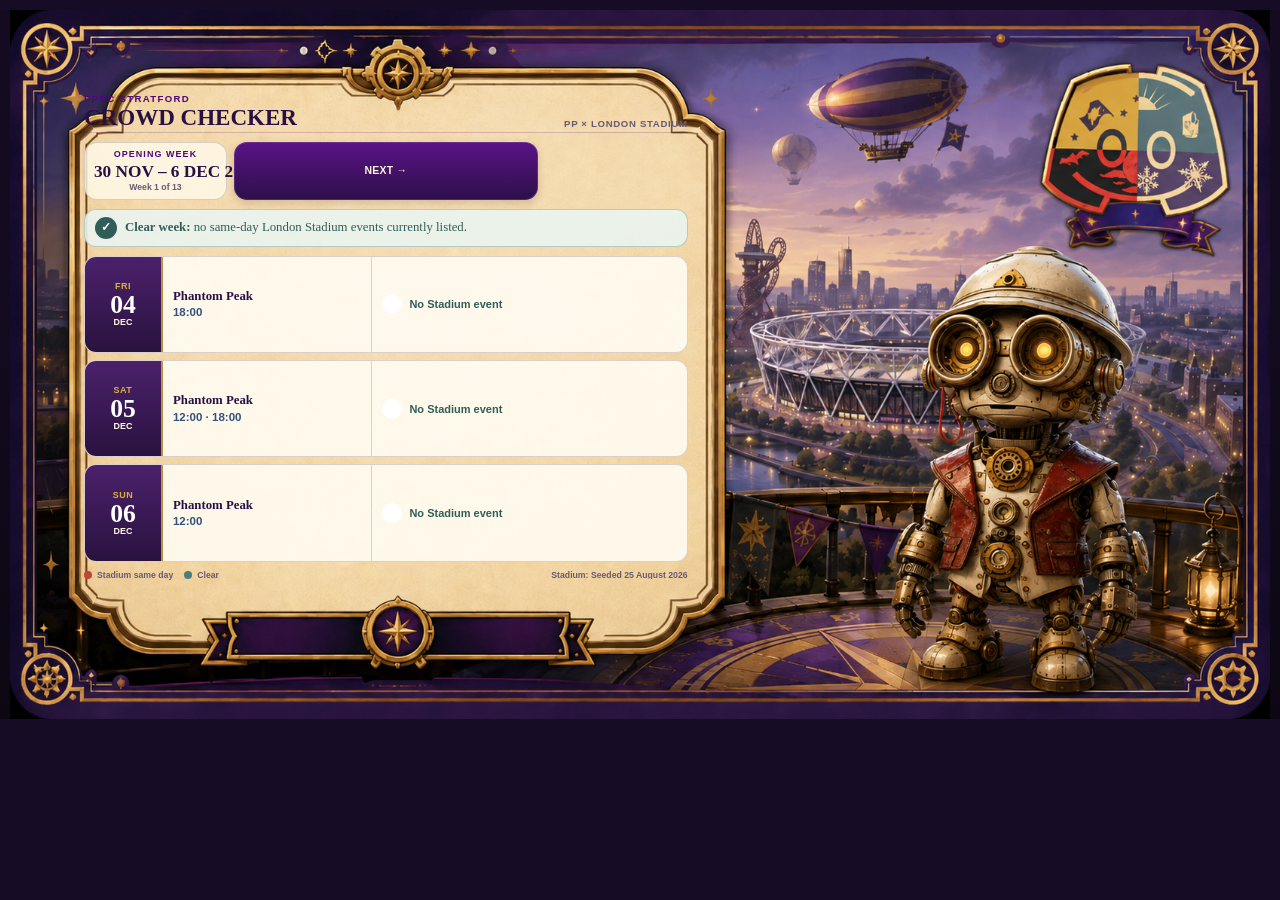
==== index.html @ b57b325f "Add files via upload" ====
<!doctype html>
<html lang="en-GB">
<head>
  <meta charset="utf-8">
  <meta name="viewport" content="width=device-width, initial-scale=1">
  <meta name="theme-color" content="#3f086f">
  <meta name="description" content="PPEC Stratford Crowd Checker: compare Phantom Peak performances with London Stadium events.">
  <title>PPEC Stratford Crowd Checker</title>
  <link rel="icon" type="image/png" href="assets/ppec-icon.png">
  <link rel="stylesheet" href="styles.css">
</head>
<body>
  <main class="frame-stage" aria-label="PPEC Stratford Crowd Checker">
    <section class="frame-panel">
      <div class="panel-page">
        <header class="panel-header">
          <div>
            <p class="eyebrow">PPEC STRATFORD</p>
            <h1>Crowd Checker</h1>
          </div>
          <div class="live-note">PP × London Stadium</div>
        </header>

        <section class="week-picker" aria-label="Week navigation">
          <button id="prevWeek" class="nav-button" type="button" aria-label="View previous week">← <span>Previous</span></button>
          <div class="week-heading" aria-live="polite">
            <div id="weekLabel" class="week-kicker">OPENING WEEK</div>
            <h2 id="weekRange">30 NOV – 6 DEC 2026</h2>
            <div id="weekCounter" class="week-counter">Week 1 of 13</div>
          </div>
          <button id="nextWeek" class="nav-button" type="button" aria-label="View next week"><span>Next</span> →</button>
        </section>

        <section id="summary" class="summary-card" aria-live="polite"></section>
        <section id="schedule" class="schedule-list" aria-label="Phantom Peak performances"></section>

        <footer class="panel-footer">
          <span><b class="legend-dot clash"></b> Stadium same day</span>
          <span><b class="legend-dot clear"></b> Clear</span>
          <span id="stadiumChecked" class="checked"></span>
        </footer>
      </div>
    </section>
  </main>

  <script src="schedule-data.js"></script>
  <script src="app.js"></script>
</body>
</html>
---- styles.css ----
:root {
  --ink: #261833;
  --muted: #685a73;
  --purple: #4d087d;
  --purple-dark: #291044;
  --gold: #d9b23d;
  --red: #be4437;
  --red-soft: rgba(255, 231, 210, .88);
  --teal: #4f7e79;
  --teal-soft: rgba(231, 243, 238, .88);
  --paper: rgba(255, 250, 235, .82);
  --paper-strong: rgba(255, 252, 242, .93);
  --line: rgba(54, 32, 68, .18);
}

* { box-sizing: border-box; }
html, body { min-height: 100%; }
html { background: #160c25; }
body {
  margin: 0;
  color: var(--ink);
  background: radial-gradient(circle at top, #39204f 0%, #160c25 58%, #0c0712 100%);
  font-family: Georgia, 'Times New Roman', serif;
}
button, a { font: inherit; }
button:focus-visible { outline: 3px solid #ffd66b; outline-offset: 2px; }

.frame-stage {
  position: relative;
  width: min(100vw - 20px, 1500px);
  aspect-ratio: 1672 / 941;
  margin: 10px auto;
  background: url('assets/frame-landscape.png') center / contain no-repeat;
}
.frame-panel {
  position: absolute;
  left: 4.55%;
  top: 9.55%;
  width: 50.55%;
  height: 73.1%;
  overflow: hidden;
}
.panel-page {
  height: 100%;
  display: grid;
  grid-template-rows: auto auto auto minmax(0, 1fr) auto;
  gap: clamp(6px, .7vw, 11px);
  padding: clamp(12px, 1.3vw, 20px);
  overflow: hidden;
}

.panel-header {
  display: flex;
  align-items: end;
  justify-content: space-between;
  gap: 12px;
  min-width: 0;
  padding-bottom: 3px;
  border-bottom: 1px solid rgba(77,8,125,.2);
}
.eyebrow {
  margin: 0 0 2px;
  color: var(--purple);
  font: 800 clamp(.55rem, .75vw, .72rem)/1 Arial, sans-serif;
  letter-spacing: .14em;
}
.panel-header h1 {
  margin: 0;
  color: var(--purple-dark);
  font-size: clamp(1.08rem, 1.8vw, 1.75rem);
  line-height: 1;
  text-transform: uppercase;
}
.live-note {
  flex: 0 0 auto;
  color: var(--muted);
  font: 800 clamp(.55rem, .75vw, .7rem)/1 Arial, sans-serif;
  text-transform: uppercase;
  letter-spacing: .07em;
  white-space: nowrap;
}

.week-picker {
  display: grid;
  grid-template-columns: minmax(88px, .8fr) minmax(0, 1.7fr) minmax(88px, .8fr);
  gap: 7px;
  min-width: 0;
}
.week-heading {
  min-width: 0;
  padding: 7px 9px;
  text-align: center;
  border: 1px solid var(--line);
  border-radius: 13px;
  background: var(--paper);
}
.week-kicker {
  color: var(--purple);
  font: 800 clamp(.52rem, .7vw, .66rem)/1 Arial, sans-serif;
  letter-spacing: .12em;
  text-transform: uppercase;
}
.week-heading h2 {
  margin: 4px 0 2px;
  color: var(--purple-dark);
  font-size: clamp(.9rem, 1.35vw, 1.25rem);
  line-height: 1.05;
  white-space: nowrap;
}
.week-counter {
  color: var(--muted);
  font: 700 clamp(.5rem, .68vw, .63rem)/1 Arial, sans-serif;
}
.nav-button {
  min-width: 0;
  border: 0;
  border-radius: 13px;
  padding: 6px 9px;
  cursor: pointer;
  color: #fff6dc;
  background: linear-gradient(180deg, #5a1388, #2d0f48);
  box-shadow: inset 0 0 0 1px rgba(255,255,255,.12), 0 3px 8px rgba(35,12,50,.16);
  font: 800 clamp(.58rem, .82vw, .76rem)/1.05 Arial, sans-serif;
  text-transform: uppercase;
  letter-spacing: .02em;
}
.nav-button[hidden] { visibility: hidden; pointer-events: none; }

.summary-card {
  display: flex;
  align-items: center;
  gap: 8px;
  min-width: 0;
  padding: 7px 10px;
  border: 1px solid var(--line);
  border-radius: 12px;
  background: var(--paper-strong);
  font-size: clamp(.72rem, 1vw, .91rem);
  line-height: 1.2;
}
.summary-card.busy { background: rgba(255, 238, 221, .92); border-color: rgba(190,68,55,.35); color: #8e3026; }
.summary-card.clear { background: rgba(234, 244, 240, .9); border-color: rgba(79,126,121,.35); color: #315d59; }
.summary-card.neutral { color: var(--muted); }
.summary-icon {
  display: grid;
  place-items: center;
  flex: 0 0 auto;
  width: 22px;
  height: 22px;
  border-radius: 50%;
  color: white;
  background: currentColor;
  font: 900 .78rem/1 Arial, sans-serif;
}
.summary-icon::first-letter { color: white; }
.summary-card .summary-icon { color: inherit; background: currentColor; }
.summary-card .summary-icon { -webkit-text-fill-color: white; }

.schedule-list {
  min-height: 0;
  display: grid;
  gap: clamp(5px, .55vw, 8px);
  align-content: stretch;
  overflow: hidden;
}
.schedule-list[data-count="1"] { grid-template-rows: 1fr; }
.schedule-list[data-count="2"] { grid-template-rows: repeat(2, 1fr); }
.schedule-list[data-count="3"] { grid-template-rows: repeat(3, 1fr); }
.schedule-list[data-count="4"] { grid-template-rows: repeat(4, 1fr); }
.schedule-list[data-count="5"] { grid-template-rows: repeat(5, 1fr); }
.schedule-list[data-count="6"] { grid-template-rows: repeat(6, 1fr); }

.day-row {
  min-width: 0;
  min-height: 0;
  display: grid;
  grid-template-columns: clamp(58px, 8.5vw, 78px) minmax(105px, .9fr) minmax(0, 1.35fr);
  align-items: stretch;
  overflow: hidden;
  border: 1px solid var(--line);
  border-radius: 12px;
  background: rgba(255, 252, 242, .9);
}
.day-row.has-clash {
  border-color: rgba(190,68,55,.48);
  background: rgba(255, 247, 235, .94);
}
.day-row.needs-review { border-style: dashed; }
.date-chip {
  display: flex;
  flex-direction: column;
  align-items: center;
  justify-content: center;
  min-width: 0;
  padding: 4px;
  color: #fff7df;
  background: linear-gradient(180deg, #4b216b, #29123f);
  border-right: 2px solid rgba(217,178,61,.8);
  text-align: center;
  font: 800 clamp(.5rem, .7vw, .64rem)/1 Arial, sans-serif;
  text-transform: uppercase;
}
.day-row.has-clash .date-chip {
  background: linear-gradient(180deg, #312839, #1c1722);
  border-right-color: rgba(190,68,55,.85);
}
.date-chip strong {
  margin: 2px 0;
  color: white;
  font: 700 clamp(1.2rem, 2vw, 1.75rem)/.9 Georgia, serif;
}
.date-weekday { color: var(--gold); letter-spacing: .06em; }

.pp-slot,
.stadium-slot {
  min-width: 0;
  display: flex;
  flex-direction: column;
  justify-content: center;
  padding: clamp(5px, .65vw, 8px) clamp(7px, .8vw, 10px);
}
.pp-slot { border-right: 1px solid var(--line); }
.pp-name {
  color: var(--purple-dark);
  font-weight: 700;
  font-size: clamp(.72rem, 1vw, .9rem);
  line-height: 1.05;
}
.pp-time {
  margin-top: 3px;
  color: #34517d;
  font: 900 clamp(.66rem, .9vw, .82rem)/1.1 Arial, sans-serif;
  white-space: normal;
}
.pp-note {
  margin-top: 2px;
  color: var(--muted);
  font-size: clamp(.53rem, .72vw, .66rem);
  line-height: 1.05;
  overflow: hidden;
  text-overflow: ellipsis;
  white-space: nowrap;
}
.review-mark {
  display: inline-grid;
  place-items: center;
  width: 16px;
  height: 16px;
  margin-left: 3px;
  border-radius: 50%;
  background: #b56b27;
  color: white;
  font: 900 .65rem/1 Arial, sans-serif;
  vertical-align: middle;
}
.stadium-clear,
.stadium-clash {
  min-width: 0;
  display: flex;
  align-items: center;
  gap: 7px;
}
.stadium-clear {
  color: #315d59;
  font: 800 clamp(.62rem, .86vw, .78rem)/1.1 Arial, sans-serif;
}
.stadium-clashes {
  min-width: 0;
  display: flex;
  flex-direction: column;
  justify-content: center;
  gap: 3px;
}
.stadium-clash { color: #8e3026; }
.state-icon {
  display: grid;
  place-items: center;
  flex: 0 0 auto;
  width: 20px;
  height: 20px;
  border-radius: 50%;
  background: currentColor;
  color: white;
  font: 900 .7rem/1 Arial, sans-serif;
  -webkit-text-fill-color: white;
}
.stadium-copy {
  min-width: 0;
  display: grid;
  grid-template-columns: minmax(0, 1fr) auto;
  gap: 5px;
  align-items: baseline;
  font-family: Arial, sans-serif;
  line-height: 1.08;
}
.stadium-copy strong {
  min-width: 0;
  font-size: clamp(.62rem, .88vw, .8rem);
  overflow: hidden;
  display: -webkit-box;
  -webkit-line-clamp: 2;
  -webkit-box-orient: vertical;
}
.stadium-copy span {
  color: #71342d;
  font-size: clamp(.58rem, .8vw, .72rem);
  font-weight: 800;
  white-space: nowrap;
}

.empty-week {
  display: grid;
  place-items: center;
  height: 100%;
  border: 1px dashed rgba(77,8,125,.3);
  border-radius: 13px;
  color: var(--muted);
  background: rgba(255, 252, 242, .75);
  text-align: center;
  font-size: .88rem;
}

.panel-footer {
  display: flex;
  align-items: center;
  flex-wrap: wrap;
  gap: 5px 11px;
  min-width: 0;
  color: var(--muted);
  font: 700 clamp(.5rem, .68vw, .63rem)/1 Arial, sans-serif;
}
.panel-footer span { display: inline-flex; align-items: center; gap: 5px; }
.legend-dot { width: 8px; height: 8px; border-radius: 50%; }
.legend-dot.clash { background: var(--red); }
.legend-dot.clear { background: var(--teal); }
.checked {
  margin-left: auto;
  max-width: 45%;
  overflow: hidden;
  text-overflow: ellipsis;
  white-space: nowrap;
}

/* The busiest seeded week contains six PP dates. Compress only that page. */
.schedule-list[data-count="6"] { gap: 4px; }
.schedule-list[data-count="6"] .day-row { border-radius: 9px; }
.schedule-list[data-count="6"] .pp-slot,
.schedule-list[data-count="6"] .stadium-slot { padding-top: 3px; padding-bottom: 3px; }
.schedule-list[data-count="6"] .date-chip strong { font-size: clamp(1rem, 1.55vw, 1.35rem); }
.schedule-list[data-count="6"] .pp-name,
.schedule-list[data-count="6"] .pp-time,
.schedule-list[data-count="6"] .stadium-copy strong { font-size: clamp(.58rem, .78vw, .7rem); }
.schedule-list[data-count="6"] .pp-note,
.schedule-list[data-count="6"] .stadium-copy span,
.schedule-list[data-count="6"] .stadium-clear { font-size: clamp(.5rem, .66vw, .6rem); }
.schedule-list[data-count="6"] .state-icon { width: 17px; height: 17px; }

@media (max-width: 760px) {
  .frame-stage {
    width: min(100vw - 10px, 760px);
    aspect-ratio: 941 / 1672;
    margin: 5px auto;
    background-image: url('assets/frame-portrait.png');
  }
  .frame-panel {
    left: 13.9%;
    top: 10.25%;
    width: 72.2%;
    height: 64.1%;
  }
  .panel-page {
    gap: 5px;
    padding: clamp(9px, 3vw, 14px) clamp(9px, 3vw, 13px);
  }
  .panel-header h1 { font-size: clamp(1rem, 4.8vw, 1.3rem); }
  .eyebrow { font-size: clamp(.48rem, 2vw, .58rem); }
  .live-note { display: none; }
  .week-picker {
    grid-template-columns: 52px minmax(0, 1fr) 52px;
    gap: 5px;
  }
  .nav-button {
    padding: 5px 4px;
    border-radius: 10px;
    font-size: .9rem;
  }
  .nav-button span { display: none; }
  .week-heading { padding: 5px 6px; border-radius: 10px; }
  .week-heading h2 { font-size: clamp(.78rem, 3.4vw, 1rem); }
  .week-kicker { font-size: clamp(.46rem, 1.9vw, .56rem); }
  .week-counter { font-size: clamp(.44rem, 1.8vw, .54rem); }
  .summary-card {
    padding: 5px 7px;
    gap: 6px;
    border-radius: 9px;
    font-size: clamp(.62rem, 2.7vw, .76rem);
    line-height: 1.12;
  }
  .summary-icon { width: 18px; height: 18px; font-size: .64rem; }
  .schedule-list { gap: 4px; }
  .day-row {
    grid-template-columns: 44px minmax(82px, .82fr) minmax(0, 1.4fr);
    border-radius: 9px;
  }
  .date-chip { padding: 2px 2px; border-right-width: 1px; }
  .date-chip strong { font-size: clamp(.94rem, 4vw, 1.18rem); }
  .date-chip, .date-weekday { font-size: clamp(.43rem, 1.75vw, .53rem); }
  .pp-slot, .stadium-slot { padding: 3px 5px; }
  .pp-name { font-size: clamp(.56rem, 2.25vw, .68rem); }
  .pp-time { margin-top: 1px; font-size: clamp(.53rem, 2.1vw, .64rem); }
  .pp-note { display: none; }
  .review-mark { width: 13px; height: 13px; font-size: .52rem; }
  .stadium-clear { gap: 4px; font-size: clamp(.5rem, 2vw, .61rem); }
  .stadium-clash { gap: 4px; }
  .state-icon { width: 15px; height: 15px; font-size: .52rem; }
  .stadium-copy {
    grid-template-columns: 1fr;
    gap: 1px;
    line-height: 1.02;
  }
  .stadium-copy strong {
    font-size: clamp(.5rem, 2vw, .61rem);
    -webkit-line-clamp: 2;
  }
  .stadium-copy span {
    font-size: clamp(.46rem, 1.8vw, .56rem);
  }
  .panel-footer {
    gap: 4px 7px;
    font-size: clamp(.43rem, 1.7vw, .52rem);
  }
  .checked { max-width: 46%; }

  .schedule-list[data-count="6"] { gap: 3px; }
  .schedule-list[data-count="6"] .day-row { grid-template-columns: 39px minmax(72px, .8fr) minmax(0, 1.5fr); }
  .schedule-list[data-count="6"] .date-chip strong { font-size: clamp(.8rem, 3.3vw, 1rem); }
  .schedule-list[data-count="6"] .pp-name,
  .schedule-list[data-count="6"] .pp-time,
  .schedule-list[data-count="6"] .stadium-copy strong { font-size: clamp(.46rem, 1.8vw, .55rem); }
  .schedule-list[data-count="6"] .stadium-copy span,
  .schedule-list[data-count="6"] .stadium-clear { font-size: clamp(.42rem, 1.6vw, .5rem); }
  .schedule-list[data-count="6"] .state-icon { width: 13px; height: 13px; }
}

@media (max-width: 380px) {
  .frame-panel { left: 13.7%; width: 72.6%; }
  .panel-page { padding: 8px; gap: 4px; }
  .panel-footer .checked { display: none; }
}

@media (prefers-reduced-motion: reduce) {
  *, *::before, *::after { transition: none !important; }
}
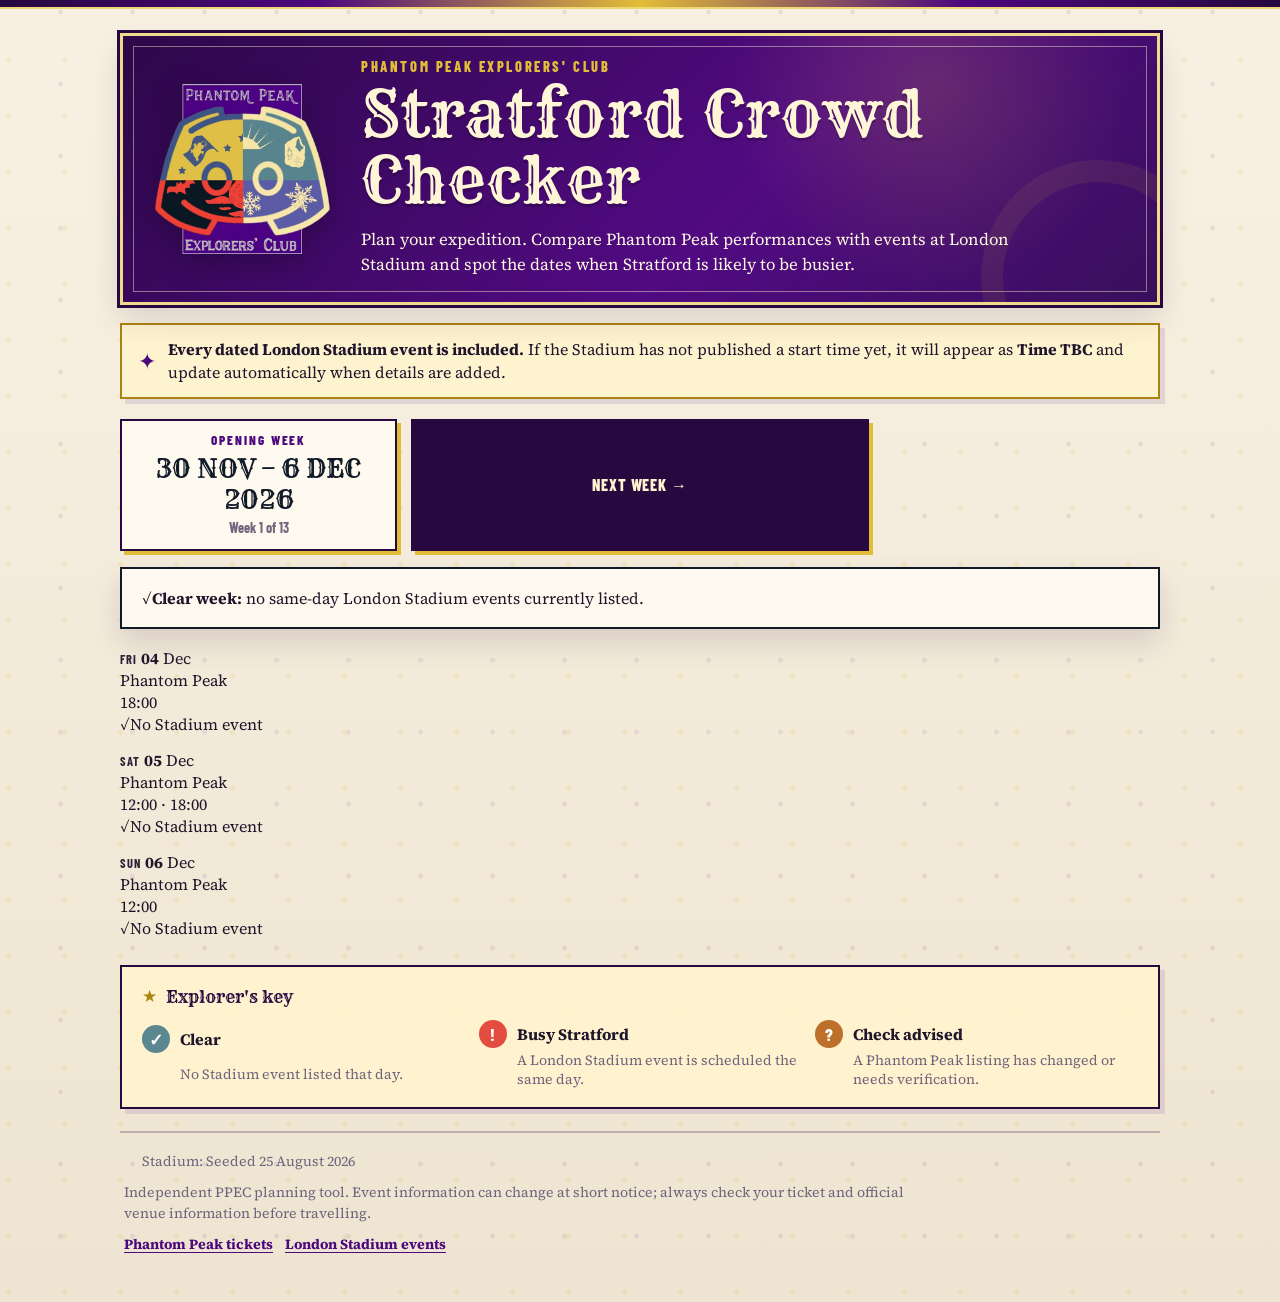
==== commit bd47cd8e: "Add files via upload" ====
--- a/index.html
+++ b/index.html
@@ -3,44 +3,69 @@
 <head>
   <meta charset="utf-8">
   <meta name="viewport" content="width=device-width, initial-scale=1">
-  <meta name="theme-color" content="#3f086f">
+  <meta name="theme-color" content="#4d087d">
   <meta name="description" content="PPEC Stratford Crowd Checker: compare Phantom Peak performances with London Stadium events.">
   <title>PPEC Stratford Crowd Checker</title>
   <link rel="icon" type="image/png" href="assets/ppec-icon.png">
+  <link rel="preconnect" href="https://fonts.googleapis.com">
+  <link rel="preconnect" href="https://fonts.gstatic.com" crossorigin>
+  <link href="https://fonts.googleapis.com/css2?family=Barlow+Condensed:wght@600;700;800&family=Rye&family=Source+Serif+4:opsz,wght@8..60,400;8..60,600;8..60,700&display=swap" rel="stylesheet">
   <link rel="stylesheet" href="styles.css">
 </head>
 <body>
-  <main class="frame-stage" aria-label="PPEC Stratford Crowd Checker">
-    <section class="frame-panel">
-      <div class="panel-page">
-        <header class="panel-header">
-          <div>
-            <p class="eyebrow">PPEC STRATFORD</p>
-            <h1>Crowd Checker</h1>
-          </div>
-          <div class="live-note">PP × London Stadium</div>
-        </header>
+  <div class="site-topline" aria-hidden="true"></div>
 
-        <section class="week-picker" aria-label="Week navigation">
-          <button id="prevWeek" class="nav-button" type="button" aria-label="View previous week">← <span>Previous</span></button>
-          <div class="week-heading" aria-live="polite">
-            <div id="weekLabel" class="week-kicker">OPENING WEEK</div>
-            <h2 id="weekRange">30 NOV – 6 DEC 2026</h2>
-            <div id="weekCounter" class="week-counter">Week 1 of 13</div>
-          </div>
-          <button id="nextWeek" class="nav-button" type="button" aria-label="View next week"><span>Next</span> →</button>
-        </section>
+  <main class="page-shell">
+    <header class="hero">
+      <img class="hero-logo" src="assets/ppec-logo.webp" alt="Phantom Peak Explorers' Club">
+      <div class="hero-copy">
+        <p class="eyebrow">PHANTOM PEAK EXPLORERS' CLUB</p>
+        <h1>Stratford Crowd Checker</h1>
+        <p class="intro">Plan your expedition. Compare Phantom Peak performances with events at London Stadium and spot the dates when Stratford is likely to be busier.</p>
+      </div>
+    </header>
 
-        <section id="summary" class="summary-card" aria-live="polite"></section>
-        <section id="schedule" class="schedule-list" aria-label="Phantom Peak performances"></section>
+    <section class="notice-strip" aria-label="How to use this checker">
+      <span class="notice-symbol" aria-hidden="true">✦</span>
+      <p><strong>Every dated London Stadium event is included.</strong> If the Stadium has not published a start time yet, it will appear as <strong>Time TBC</strong> and update automatically when details are added.</p>
+    </section>
 
-        <footer class="panel-footer">
-          <span><b class="legend-dot clash"></b> Stadium same day</span>
-          <span><b class="legend-dot clear"></b> Clear</span>
-          <span id="stadiumChecked" class="checked"></span>
-        </footer>
+    <section class="week-picker" aria-label="Week navigation">
+      <button id="prevWeek" class="nav-button" type="button" aria-label="View previous week">← Previous week</button>
+      <div class="week-heading" aria-live="polite">
+        <div id="weekLabel" class="week-kicker">OPENING WEEK</div>
+        <h2 id="weekRange">30 NOV – 6 DEC 2026</h2>
+        <div id="weekCounter" class="week-counter">Week 1 of 13</div>
+      </div>
+      <button id="nextWeek" class="nav-button" type="button" aria-label="View next week">Next week →</button>
+    </section>
+
+    <section id="summary" class="summary-card" aria-live="polite"></section>
+    <section id="schedule" class="schedule-list" aria-label="Phantom Peak performances"></section>
+
+    <section class="key-panel" aria-label="Key">
+      <div class="key-title-wrap">
+        <span class="key-star" aria-hidden="true">★</span>
+        <h2>Explorer's key</h2>
+      </div>
+      <div class="key-grid">
+        <div><span class="key-mark safe">✓</span><strong>Clear</strong><span>No Stadium event listed that day.</span></div>
+        <div><span class="key-mark clash">!</span><strong>Busy Stratford</strong><span>A London Stadium event is scheduled the same day.</span></div>
+        <div><span class="key-mark review">?</span><strong>Check advised</strong><span>A Phantom Peak listing has changed or needs verification.</span></div>
       </div>
     </section>
+
+    <footer class="footer">
+      <div class="footer-status">
+        <p id="ppChecked"></p>
+        <p id="stadiumChecked"></p>
+      </div>
+      <p class="fine-print">Independent PPEC planning tool. Event information can change at short notice; always check your ticket and official venue information before travelling.</p>
+      <div class="source-links">
+        <a href="https://www.phantompeak.com/tickets/?flow=lyTxE9UF" target="_blank" rel="noopener noreferrer">Phantom Peak tickets</a>
+        <a href="https://www.london-stadium.com/events/all.html" target="_blank" rel="noopener noreferrer">London Stadium events</a>
+      </div>
+    </footer>
   </main>
 
   <script src="schedule-data.js"></script>
--- a/styles.css
+++ b/styles.css
@@ -1,453 +1,415 @@
 :root {
-  --ink: #261833;
-  --muted: #685a73;
-  --purple: #4d087d;
-  --purple-dark: #291044;
-  --gold: #d9b23d;
-  --red: #be4437;
-  --red-soft: rgba(255, 231, 210, .88);
-  --teal: #4f7e79;
-  --teal-soft: rgba(231, 243, 238, .88);
-  --paper: rgba(255, 250, 235, .82);
-  --paper-strong: rgba(255, 252, 242, .93);
-  --line: rgba(54, 32, 68, .18);
+  --ink: #20162b;
+  --muted: #70637c;
+  --cream: #fff4cf;
+  --cream-soft: #fffaf0;
+  --cream-deep: #efd98c;
+  --purple: #4c087d;
+  --purple-2: #6d1a99;
+  --purple-dark: #27083f;
+  --gold: #e1bd38;
+  --gold-deep: #aa8410;
+  --blue: #3e6093;
+  --teal: #5b8790;
+  --red: #e34d3f;
+  --night: #111b28;
+  --line: rgba(39, 8, 63, .2);
+  --shadow: 0 14px 30px rgba(36, 10, 51, .13);
 }
 
 * { box-sizing: border-box; }
-html, body { min-height: 100%; }
-html { background: #160c25; }
+html { min-height: 100%; background: #efe7d7; }
 body {
   margin: 0;
+  min-height: 100%;
   color: var(--ink);
-  background: radial-gradient(circle at top, #39204f 0%, #160c25 58%, #0c0712 100%);
-  font-family: Georgia, 'Times New Roman', serif;
-}
+  font-family: 'Source Serif 4', Georgia, serif;
+  background:
+    radial-gradient(circle at 15% 8%, rgba(225,189,56,.16) 0 2px, transparent 3px),
+    radial-gradient(circle at 84% 17%, rgba(76,8,125,.08) 0 2px, transparent 3px),
+    linear-gradient(180deg, #f8f1e3 0%, #eee4d1 100%);
+  background-size: 56px 56px, 72px 72px, auto;
+}
+
 button, a { font: inherit; }
-button:focus-visible { outline: 3px solid #ffd66b; outline-offset: 2px; }
-
-.frame-stage {
+button:focus-visible, a:focus-visible { outline: 3px solid var(--red); outline-offset: 3px; }
+
+.site-topline {
+  height: 9px;
+  background: linear-gradient(90deg, var(--purple-dark), var(--purple), var(--gold), var(--purple), var(--purple-dark));
+  border-bottom: 2px solid #f0d774;
+}
+
+.page-shell {
+  width: min(1040px, calc(100% - 28px));
+  margin: 0 auto;
+  padding: 24px 0 46px;
+}
+
+.hero {
   position: relative;
-  width: min(100vw - 20px, 1500px);
-  aspect-ratio: 1672 / 941;
-  margin: 10px auto;
-  background: url('assets/frame-landscape.png') center / contain no-repeat;
-}
-.frame-panel {
+  overflow: hidden;
+  display: grid;
+  grid-template-columns: 180px minmax(0, 1fr);
+  gap: 28px;
+  align-items: center;
+  padding: 24px 30px;
+  color: var(--cream);
+  background:
+    radial-gradient(circle at 78% 20%, rgba(225,189,56,.17), transparent 24%),
+    linear-gradient(135deg, #2d0849 0%, #510a82 60%, #39105c 100%);
+  border: 3px solid var(--cream-deep);
+  outline: 3px solid var(--purple-dark);
+  box-shadow: var(--shadow);
+}
+.hero::before,
+.hero::after {
+  content: '';
   position: absolute;
-  left: 4.55%;
-  top: 9.55%;
-  width: 50.55%;
-  height: 73.1%;
-  overflow: hidden;
-}
-.panel-page {
-  height: 100%;
-  display: grid;
-  grid-template-rows: auto auto auto minmax(0, 1fr) auto;
-  gap: clamp(6px, .7vw, 11px);
-  padding: clamp(12px, 1.3vw, 20px);
-  overflow: hidden;
-}
-
-.panel-header {
+  pointer-events: none;
+}
+.hero::before {
+  inset: 10px;
+  border: 1px solid rgba(255,244,207,.45);
+}
+.hero::after {
+  width: 190px;
+  height: 190px;
+  right: -58px;
+  bottom: -92px;
+  border: 22px solid rgba(225,189,56,.08);
+  border-radius: 50%;
+}
+.hero-logo {
+  position: relative;
+  z-index: 1;
+  display: block;
+  width: 100%;
+  max-height: 170px;
+  object-fit: contain;
+  filter: drop-shadow(0 8px 14px rgba(0,0,0,.25));
+}
+.hero-copy { position: relative; z-index: 1; min-width: 0; }
+.eyebrow {
+  margin: 0 0 8px;
+  color: var(--gold);
+  font-family: 'Barlow Condensed', Arial, sans-serif;
+  font-weight: 800;
+  font-size: .9rem;
+  line-height: 1;
+  letter-spacing: .18em;
+  text-transform: uppercase;
+}
+.hero h1 {
+  margin: 0;
+  color: #fff6d8;
+  font-family: 'Rye', Georgia, serif;
+  font-weight: 400;
+  font-size: clamp(2rem, 5vw, 4rem);
+  line-height: 1.03;
+  letter-spacing: .015em;
+  text-shadow: 0 3px 0 rgba(0,0,0,.2);
+}
+.intro {
+  max-width: 700px;
+  margin: 14px 0 0;
+  color: #fff8e4;
+  font-size: 1.05rem;
+  line-height: 1.48;
+}
+
+.notice-strip {
   display: flex;
-  align-items: end;
-  justify-content: space-between;
   gap: 12px;
-  min-width: 0;
-  padding-bottom: 3px;
-  border-bottom: 1px solid rgba(77,8,125,.2);
-}
-.eyebrow {
-  margin: 0 0 2px;
-  color: var(--purple);
-  font: 800 clamp(.55rem, .75vw, .72rem)/1 Arial, sans-serif;
-  letter-spacing: .14em;
-}
-.panel-header h1 {
-  margin: 0;
-  color: var(--purple-dark);
-  font-size: clamp(1.08rem, 1.8vw, 1.75rem);
-  line-height: 1;
-  text-transform: uppercase;
-}
-.live-note {
-  flex: 0 0 auto;
-  color: var(--muted);
-  font: 800 clamp(.55rem, .75vw, .7rem)/1 Arial, sans-serif;
-  text-transform: uppercase;
-  letter-spacing: .07em;
-  white-space: nowrap;
-}
+  align-items: center;
+  margin: 18px 0 20px;
+  padding: 13px 16px;
+  border: 2px solid var(--gold-deep);
+  background: rgba(255,244,207,.92);
+  box-shadow: 5px 5px 0 rgba(76,8,125,.11);
+}
+.notice-strip p { margin: 0; line-height: 1.45; }
+.notice-symbol { color: var(--purple); font-size: 1.4rem; flex: 0 0 auto; }
 
 .week-picker {
   display: grid;
-  grid-template-columns: minmax(88px, .8fr) minmax(0, 1.7fr) minmax(88px, .8fr);
-  gap: 7px;
-  min-width: 0;
+  grid-template-columns: minmax(145px, 1fr) minmax(280px, 1.65fr) minmax(145px, 1fr);
+  gap: 14px;
+  align-items: stretch;
+  margin: 20px 0 14px;
 }
 .week-heading {
-  min-width: 0;
-  padding: 7px 9px;
-  text-align: center;
-  border: 1px solid var(--line);
-  border-radius: 13px;
-  background: var(--paper);
-}
-.week-kicker {
-  color: var(--purple);
-  font: 800 clamp(.52rem, .7vw, .66rem)/1 Arial, sans-serif;
-  letter-spacing: .12em;
-  text-transform: uppercase;
-}
-.week-heading h2 {
-  margin: 4px 0 2px;
-  color: var(--purple-dark);
-  font-size: clamp(.9rem, 1.35vw, 1.25rem);
-  line-height: 1.05;
-  white-space: nowrap;
-}
-.week-counter {
-  color: var(--muted);
-  font: 700 clamp(.5rem, .68vw, .63rem)/1 Arial, sans-serif;
-}
-.nav-button {
-  min-width: 0;
-  border: 0;
-  border-radius: 13px;
-  padding: 6px 9px;
-  cursor: pointer;
-  color: #fff6dc;
-  background: linear-gradient(180deg, #5a1388, #2d0f48);
-  box-shadow: inset 0 0 0 1px rgba(255,255,255,.12), 0 3px 8px rgba(35,12,50,.16);
-  font: 800 clamp(.58rem, .82vw, .76rem)/1.05 Arial, sans-serif;
-  text-transform: uppercase;
-  letter-spacing: .02em;
-}
-.nav-button[hidden] { visibility: hidden; pointer-events: none; }
-
-.summary-card {
-  display: flex;
-  align-items: center;
-  gap: 8px;
-  min-width: 0;
-  padding: 7px 10px;
-  border: 1px solid var(--line);
-  border-radius: 12px;
-  background: var(--paper-strong);
-  font-size: clamp(.72rem, 1vw, .91rem);
-  line-height: 1.2;
-}
-.summary-card.busy { background: rgba(255, 238, 221, .92); border-color: rgba(190,68,55,.35); color: #8e3026; }
-.summary-card.clear { background: rgba(234, 244, 240, .9); border-color: rgba(79,126,121,.35); color: #315d59; }
-.summary-card.neutral { color: var(--muted); }
-.summary-icon {
-  display: grid;
-  place-items: center;
-  flex: 0 0 auto;
-  width: 22px;
-  height: 22px;
-  border-radius: 50%;
-  color: white;
-  background: currentColor;
-  font: 900 .78rem/1 Arial, sans-serif;
-}
-.summary-icon::first-letter { color: white; }
-.summary-card .summary-icon { color: inherit; background: currentColor; }
-.summary-card .summary-icon { -webkit-text-fill-color: white; }
-
-.schedule-list {
-  min-height: 0;
-  display: grid;
-  gap: clamp(5px, .55vw, 8px);
-  align-content: stretch;
-  overflow: hidden;
-}
-.schedule-list[data-count="1"] { grid-template-rows: 1fr; }
-.schedule-list[data-count="2"] { grid-template-rows: repeat(2, 1fr); }
-.schedule-list[data-count="3"] { grid-template-rows: repeat(3, 1fr); }
-.schedule-list[data-count="4"] { grid-template-rows: repeat(4, 1fr); }
-.schedule-list[data-count="5"] { grid-template-rows: repeat(5, 1fr); }
-.schedule-list[data-count="6"] { grid-template-rows: repeat(6, 1fr); }
-
-.day-row {
-  min-width: 0;
-  min-height: 0;
-  display: grid;
-  grid-template-columns: clamp(58px, 8.5vw, 78px) minmax(105px, .9fr) minmax(0, 1.35fr);
-  align-items: stretch;
-  overflow: hidden;
-  border: 1px solid var(--line);
-  border-radius: 12px;
-  background: rgba(255, 252, 242, .9);
-}
-.day-row.has-clash {
-  border-color: rgba(190,68,55,.48);
-  background: rgba(255, 247, 235, .94);
-}
-.day-row.needs-review { border-style: dashed; }
-.date-chip {
   display: flex;
   flex-direction: column;
   align-items: center;
   justify-content: center;
+  text-align: center;
+  padding: 13px 18px;
+  background: var(--cream-soft);
+  border: 2px solid var(--purple-dark);
+  box-shadow: 4px 4px 0 var(--gold);
+}
+.week-kicker {
+  color: var(--purple);
+  font-family: 'Barlow Condensed', Arial, sans-serif;
+  font-size: .82rem;
+  font-weight: 800;
+  line-height: 1;
+  letter-spacing: .15em;
+  text-transform: uppercase;
+}
+.week-heading h2 {
+  margin: 7px 0 4px;
+  color: var(--night);
+  font-family: 'Rye', Georgia, serif;
+  font-weight: 400;
+  font-size: clamp(1.15rem, 3vw, 1.65rem);
+  line-height: 1.15;
+}
+.week-counter {
+  color: var(--muted);
+  font-family: 'Barlow Condensed', Arial, sans-serif;
+  font-size: .88rem;
+  font-weight: 700;
+}
+.nav-button {
+  min-height: 64px;
+  border: 2px solid var(--purple-dark);
+  background: var(--purple-dark);
+  color: var(--cream);
+  padding: 13px 18px;
+  cursor: pointer;
+  font-family: 'Barlow Condensed', Arial, sans-serif;
+  font-size: 1rem;
+  font-weight: 800;
+  line-height: 1.15;
+  text-transform: uppercase;
+  letter-spacing: .055em;
+  box-shadow: 4px 4px 0 var(--gold);
+  transition: transform .12s ease, box-shadow .12s ease, background .12s ease;
+}
+.nav-button:hover { transform: translate(-1px,-1px); box-shadow: 6px 6px 0 var(--gold); background: var(--purple); }
+.nav-button[hidden] { display: none; }
+
+.summary-card {
+  margin: 16px 0 18px;
+  padding: 18px 20px;
+  border: 2px solid var(--night);
+  background: rgba(255,250,240,.96);
+  box-shadow: var(--shadow);
+}
+.summary-card.safe { border-left: 12px solid var(--teal); }
+.summary-card.clash { border-left: 12px solid var(--red); background: #fff0df; }
+.summary-card.empty { border-left: 12px solid var(--blue); }
+.summary-main { display: flex; gap: 11px; align-items: center; font-size: 1.12rem; font-weight: 700; }
+.summary-dot { width: 13px; height: 13px; border-radius: 50%; background: currentColor; flex: 0 0 auto; }
+.summary-card.safe .summary-main { color: #315f68; }
+.summary-card.clash .summary-main { color: #a12a21; }
+.summary-card.empty .summary-main { color: var(--blue); }
+.summary-sub { margin: 8px 0 0 24px; color: var(--muted); line-height: 1.45; }
+
+.schedule-list { display: grid; gap: 14px; }
+.day-card {
+  position: relative;
+  display: grid;
+  grid-template-columns: 112px minmax(0, 1fr);
   min-width: 0;
-  padding: 4px;
-  color: #fff7df;
-  background: linear-gradient(180deg, #4b216b, #29123f);
-  border-right: 2px solid rgba(217,178,61,.8);
-  text-align: center;
-  font: 800 clamp(.5rem, .7vw, .64rem)/1 Arial, sans-serif;
-  text-transform: uppercase;
-}
-.day-row.has-clash .date-chip {
-  background: linear-gradient(180deg, #312839, #1c1722);
-  border-right-color: rgba(190,68,55,.85);
-}
-.date-chip strong {
-  margin: 2px 0;
-  color: white;
-  font: 700 clamp(1.2rem, 2vw, 1.75rem)/.9 Georgia, serif;
-}
-.date-weekday { color: var(--gold); letter-spacing: .06em; }
-
-.pp-slot,
-.stadium-slot {
-  min-width: 0;
+  overflow: hidden;
+  background: rgba(255,250,240,.97);
+  border: 2px solid var(--night);
+  box-shadow: 6px 6px 0 rgba(62,96,147,.17);
+}
+.day-card.has-clash { border-color: #a62d24; box-shadow: 7px 7px 0 rgba(227,77,63,.23); }
+.day-card.needs-review { border-style: dashed; }
+.date-block {
   display: flex;
   flex-direction: column;
+  align-items: center;
   justify-content: center;
-  padding: clamp(5px, .65vw, 8px) clamp(7px, .8vw, 10px);
-}
-.pp-slot { border-right: 1px solid var(--line); }
-.pp-name {
+  min-height: 150px;
+  padding: 15px 8px;
+  text-align: center;
+  color: var(--cream);
+  background: linear-gradient(180deg, #4e0d78, #2a0a44);
+  border-right: 3px solid var(--gold);
+}
+.day-card.has-clash .date-block { background: var(--night); border-right-color: var(--red); }
+.date-day { font-family: 'Rye', Georgia, serif; font-size: 2.35rem; line-height: .95; font-weight: 400; }
+.date-month {
+  margin-top: 6px;
+  color: var(--gold);
+  font-family: 'Barlow Condensed', Arial, sans-serif;
+  font-size: .9rem;
+  font-weight: 800;
+  line-height: 1;
+  text-transform: uppercase;
+  letter-spacing: .13em;
+}
+.date-weekday {
+  margin-top: 8px;
+  font-family: 'Barlow Condensed', Arial, sans-serif;
+  font-size: .78rem;
+  font-weight: 700;
+  line-height: 1;
+  text-transform: uppercase;
+  letter-spacing: .09em;
+  opacity: .94;
+}
+.day-content { min-width: 0; padding: 18px 20px 19px; }
+.day-heading-row { display: flex; flex-wrap: wrap; gap: 8px 12px; align-items: center; }
+.day-title {
+  margin: 0;
   color: var(--purple-dark);
+  font-family: 'Rye', Georgia, serif;
+  font-size: 1.22rem;
+  font-weight: 400;
+}
+.source-badge {
+  display: inline-flex;
+  align-items: center;
+  min-height: 25px;
+  padding: 4px 8px;
+  border: 1px solid var(--line);
+  background: #f3ead5;
+  color: var(--muted);
+  font-family: 'Barlow Condensed', Arial, sans-serif;
+  font-size: .74rem;
+  font-weight: 800;
+  line-height: 1;
+  text-transform: uppercase;
+  letter-spacing: .055em;
+}
+.source-badge.live { background: #e8f1ec; color: #315e4b; border-color: #81a393; }
+.source-badge.review { background: #fff0dc; color: #8b4a16; border-color: #d29a61; }
+.show-times { display: flex; flex-wrap: wrap; gap: 8px; margin: 11px 0 4px; }
+.time-pill {
+  display: inline-block;
+  padding: 7px 11px;
+  border: 2px solid var(--blue);
+  background: #edf1f7;
+  color: #263d65;
+  font-family: 'Barlow Condensed', Arial, sans-serif;
+  font-size: 1rem;
+  font-weight: 800;
+  line-height: 1;
+  letter-spacing: .025em;
+}
+.special-note { margin: 10px 0 0; color: var(--purple); font-weight: 700; }
+.review-note {
+  margin: 11px 0 0;
+  padding: 8px 10px;
+  border-left: 4px solid #c7752c;
+  background: #fff4e5;
+  color: #6f3d13;
+  line-height: 1.4;
+}
+.stadium-event {
+  margin-top: 15px;
+  padding: 14px 16px;
+  border: 3px solid var(--red);
+  background: #ffe8ce;
+}
+.status-label {
+  color: #a42b22;
+  font-family: 'Barlow Condensed', Arial, sans-serif;
+  font-size: .82rem;
+  font-weight: 800;
+  line-height: 1;
+  text-transform: uppercase;
+  letter-spacing: .1em;
+}
+.stadium-name { margin-top: 7px; font-size: 1.18rem; font-weight: 700; line-height: 1.25; overflow-wrap: anywhere; }
+.stadium-time {
+  margin-top: 5px;
+  color: #6e302b;
+  font-family: 'Barlow Condensed', Arial, sans-serif;
+  font-size: 1rem;
+  font-weight: 800;
+}
+.no-stadium {
+  margin-top: 15px;
+  padding: 10px 12px;
+  border-left: 5px solid var(--teal);
+  background: #edf4f2;
+  color: #315f68;
   font-weight: 700;
-  font-size: clamp(.72rem, 1vw, .9rem);
-  line-height: 1.05;
-}
-.pp-time {
-  margin-top: 3px;
-  color: #34517d;
-  font: 900 clamp(.66rem, .9vw, .82rem)/1.1 Arial, sans-serif;
-  white-space: normal;
-}
-.pp-note {
-  margin-top: 2px;
+}
+.empty-week {
+  padding: 28px 20px;
+  text-align: center;
+  border: 2px dashed var(--blue);
+  background: rgba(255,250,240,.96);
   color: var(--muted);
-  font-size: clamp(.53rem, .72vw, .66rem);
-  line-height: 1.05;
-  overflow: hidden;
-  text-overflow: ellipsis;
-  white-space: nowrap;
-}
-.review-mark {
-  display: inline-grid;
-  place-items: center;
-  width: 16px;
-  height: 16px;
-  margin-left: 3px;
-  border-radius: 50%;
-  background: #b56b27;
-  color: white;
-  font: 900 .65rem/1 Arial, sans-serif;
-  vertical-align: middle;
-}
-.stadium-clear,
-.stadium-clash {
-  min-width: 0;
-  display: flex;
-  align-items: center;
-  gap: 7px;
-}
-.stadium-clear {
-  color: #315d59;
-  font: 800 clamp(.62rem, .86vw, .78rem)/1.1 Arial, sans-serif;
-}
-.stadium-clashes {
-  min-width: 0;
-  display: flex;
-  flex-direction: column;
-  justify-content: center;
-  gap: 3px;
-}
-.stadium-clash { color: #8e3026; }
-.state-icon {
-  display: grid;
-  place-items: center;
-  flex: 0 0 auto;
-  width: 20px;
-  height: 20px;
-  border-radius: 50%;
-  background: currentColor;
-  color: white;
-  font: 900 .7rem/1 Arial, sans-serif;
-  -webkit-text-fill-color: white;
-}
-.stadium-copy {
-  min-width: 0;
-  display: grid;
-  grid-template-columns: minmax(0, 1fr) auto;
-  gap: 5px;
-  align-items: baseline;
-  font-family: Arial, sans-serif;
-  line-height: 1.08;
-}
-.stadium-copy strong {
-  min-width: 0;
-  font-size: clamp(.62rem, .88vw, .8rem);
-  overflow: hidden;
-  display: -webkit-box;
-  -webkit-line-clamp: 2;
-  -webkit-box-orient: vertical;
-}
-.stadium-copy span {
-  color: #71342d;
-  font-size: clamp(.58rem, .8vw, .72rem);
-  font-weight: 800;
-  white-space: nowrap;
-}
-
-.empty-week {
-  display: grid;
-  place-items: center;
-  height: 100%;
-  border: 1px dashed rgba(77,8,125,.3);
-  border-radius: 13px;
+}
+.key-panel {
+  margin-top: 26px;
+  padding: 18px 20px;
+  background: rgba(255,244,207,.92);
+  border: 2px solid var(--purple-dark);
+  box-shadow: 5px 5px 0 rgba(76,8,125,.11);
+}
+.key-title-wrap { display: flex; align-items: center; gap: 9px; margin-bottom: 12px; }
+.key-star { color: var(--gold-deep); font-size: 1.05rem; }
+.key-panel h2 {
+  margin: 0;
+  color: var(--purple-dark);
+  font-family: 'Rye', Georgia, serif;
+  font-size: 1.08rem;
+  font-weight: 400;
+}
+.key-grid { display: grid; grid-template-columns: repeat(3, 1fr); gap: 14px; }
+.key-grid > div { display: grid; grid-template-columns: 30px minmax(0, 1fr); column-gap: 8px; align-items: center; }
+.key-grid span:last-child { grid-column: 2; margin-top: 3px; color: var(--muted); font-size: .88rem; line-height: 1.35; }
+.key-mark { display: grid; place-items: center; width: 28px; height: 28px; border-radius: 50%; color: white; font-family: 'Barlow Condensed', Arial, sans-serif; font-size: 1.05rem; font-weight: 800; line-height: 1; }
+.key-mark.safe { background: var(--teal); }
+.key-mark.clash { background: var(--red); }
+.key-mark.review { background: #bd7029; }
+.footer {
+  margin-top: 22px;
+  padding: 18px 4px 0;
+  border-top: 2px solid rgba(39,8,63,.25);
   color: var(--muted);
-  background: rgba(255, 252, 242, .75);
-  text-align: center;
   font-size: .88rem;
-}
-
-.panel-footer {
-  display: flex;
-  align-items: center;
-  flex-wrap: wrap;
-  gap: 5px 11px;
-  min-width: 0;
-  color: var(--muted);
-  font: 700 clamp(.5rem, .68vw, .63rem)/1 Arial, sans-serif;
-}
-.panel-footer span { display: inline-flex; align-items: center; gap: 5px; }
-.legend-dot { width: 8px; height: 8px; border-radius: 50%; }
-.legend-dot.clash { background: var(--red); }
-.legend-dot.clear { background: var(--teal); }
-.checked {
-  margin-left: auto;
-  max-width: 45%;
-  overflow: hidden;
-  text-overflow: ellipsis;
-  white-space: nowrap;
-}
-
-/* The busiest seeded week contains six PP dates. Compress only that page. */
-.schedule-list[data-count="6"] { gap: 4px; }
-.schedule-list[data-count="6"] .day-row { border-radius: 9px; }
-.schedule-list[data-count="6"] .pp-slot,
-.schedule-list[data-count="6"] .stadium-slot { padding-top: 3px; padding-bottom: 3px; }
-.schedule-list[data-count="6"] .date-chip strong { font-size: clamp(1rem, 1.55vw, 1.35rem); }
-.schedule-list[data-count="6"] .pp-name,
-.schedule-list[data-count="6"] .pp-time,
-.schedule-list[data-count="6"] .stadium-copy strong { font-size: clamp(.58rem, .78vw, .7rem); }
-.schedule-list[data-count="6"] .pp-note,
-.schedule-list[data-count="6"] .stadium-copy span,
-.schedule-list[data-count="6"] .stadium-clear { font-size: clamp(.5rem, .66vw, .6rem); }
-.schedule-list[data-count="6"] .state-icon { width: 17px; height: 17px; }
-
-@media (max-width: 760px) {
-  .frame-stage {
-    width: min(100vw - 10px, 760px);
-    aspect-ratio: 941 / 1672;
-    margin: 5px auto;
-    background-image: url('assets/frame-portrait.png');
-  }
-  .frame-panel {
-    left: 13.9%;
-    top: 10.25%;
-    width: 72.2%;
-    height: 64.1%;
-  }
-  .panel-page {
-    gap: 5px;
-    padding: clamp(9px, 3vw, 14px) clamp(9px, 3vw, 13px);
-  }
-  .panel-header h1 { font-size: clamp(1rem, 4.8vw, 1.3rem); }
-  .eyebrow { font-size: clamp(.48rem, 2vw, .58rem); }
-  .live-note { display: none; }
-  .week-picker {
-    grid-template-columns: 52px minmax(0, 1fr) 52px;
-    gap: 5px;
-  }
-  .nav-button {
-    padding: 5px 4px;
-    border-radius: 10px;
-    font-size: .9rem;
-  }
-  .nav-button span { display: none; }
-  .week-heading { padding: 5px 6px; border-radius: 10px; }
-  .week-heading h2 { font-size: clamp(.78rem, 3.4vw, 1rem); }
-  .week-kicker { font-size: clamp(.46rem, 1.9vw, .56rem); }
-  .week-counter { font-size: clamp(.44rem, 1.8vw, .54rem); }
-  .summary-card {
-    padding: 5px 7px;
-    gap: 6px;
-    border-radius: 9px;
-    font-size: clamp(.62rem, 2.7vw, .76rem);
-    line-height: 1.12;
-  }
-  .summary-icon { width: 18px; height: 18px; font-size: .64rem; }
-  .schedule-list { gap: 4px; }
-  .day-row {
-    grid-template-columns: 44px minmax(82px, .82fr) minmax(0, 1.4fr);
-    border-radius: 9px;
-  }
-  .date-chip { padding: 2px 2px; border-right-width: 1px; }
-  .date-chip strong { font-size: clamp(.94rem, 4vw, 1.18rem); }
-  .date-chip, .date-weekday { font-size: clamp(.43rem, 1.75vw, .53rem); }
-  .pp-slot, .stadium-slot { padding: 3px 5px; }
-  .pp-name { font-size: clamp(.56rem, 2.25vw, .68rem); }
-  .pp-time { margin-top: 1px; font-size: clamp(.53rem, 2.1vw, .64rem); }
-  .pp-note { display: none; }
-  .review-mark { width: 13px; height: 13px; font-size: .52rem; }
-  .stadium-clear { gap: 4px; font-size: clamp(.5rem, 2vw, .61rem); }
-  .stadium-clash { gap: 4px; }
-  .state-icon { width: 15px; height: 15px; font-size: .52rem; }
-  .stadium-copy {
-    grid-template-columns: 1fr;
-    gap: 1px;
-    line-height: 1.02;
-  }
-  .stadium-copy strong {
-    font-size: clamp(.5rem, 2vw, .61rem);
-    -webkit-line-clamp: 2;
-  }
-  .stadium-copy span {
-    font-size: clamp(.46rem, 1.8vw, .56rem);
-  }
-  .panel-footer {
-    gap: 4px 7px;
-    font-size: clamp(.43rem, 1.7vw, .52rem);
-  }
-  .checked { max-width: 46%; }
-
-  .schedule-list[data-count="6"] { gap: 3px; }
-  .schedule-list[data-count="6"] .day-row { grid-template-columns: 39px minmax(72px, .8fr) minmax(0, 1.5fr); }
-  .schedule-list[data-count="6"] .date-chip strong { font-size: clamp(.8rem, 3.3vw, 1rem); }
-  .schedule-list[data-count="6"] .pp-name,
-  .schedule-list[data-count="6"] .pp-time,
-  .schedule-list[data-count="6"] .stadium-copy strong { font-size: clamp(.46rem, 1.8vw, .55rem); }
-  .schedule-list[data-count="6"] .stadium-copy span,
-  .schedule-list[data-count="6"] .stadium-clear { font-size: clamp(.42rem, 1.6vw, .5rem); }
-  .schedule-list[data-count="6"] .state-icon { width: 13px; height: 13px; }
-}
-
-@media (max-width: 380px) {
-  .frame-panel { left: 13.7%; width: 72.6%; }
-  .panel-page { padding: 8px; gap: 4px; }
-  .panel-footer .checked { display: none; }
+  line-height: 1.5;
+}
+.footer-status { display: flex; flex-wrap: wrap; gap: 6px 18px; }
+.footer-status p { margin: 0; }
+.fine-print { max-width: 820px; margin: 10px 0; }
+.source-links { display: flex; flex-wrap: wrap; gap: 12px; }
+.source-links a { color: var(--purple); font-weight: 700; text-underline-offset: 3px; }
+
+@media (max-width: 720px) {
+  .page-shell { width: min(100% - 18px, 1040px); padding-top: 11px; }
+  .hero { grid-template-columns: 104px minmax(0, 1fr); gap: 15px; padding: 16px 17px; }
+  .hero-logo { max-height: 112px; }
+  .eyebrow { font-size: .7rem; letter-spacing: .12em; }
+  .hero h1 { font-size: clamp(1.55rem, 7.5vw, 2.4rem); }
+  .intro { font-size: .93rem; }
+  .week-picker { grid-template-columns: 1fr 1fr; }
+  .week-heading { grid-column: 1 / -1; grid-row: 1; }
+  .nav-button { min-height: 52px; padding: 11px 10px; font-size: .9rem; }
+  .day-card { grid-template-columns: 80px minmax(0, 1fr); }
+  .date-block { min-height: 145px; padding: 12px 5px; }
+  .date-day { font-size: 2rem; }
+  .date-month { font-size: .78rem; }
+  .date-weekday { font-size: .7rem; }
+  .day-content { padding: 15px 14px 16px; }
+  .key-grid { grid-template-columns: 1fr; }
+}
+
+@media (max-width: 440px) {
+  .hero { grid-template-columns: 82px minmax(0, 1fr); }
+  .hero-logo { max-height: 90px; }
+  .hero h1 { font-size: 1.58rem; }
+  .intro { display: none; }
+  .notice-strip { align-items: flex-start; font-size: .9rem; }
+  .summary-card { padding: 15px 14px; }
+  .summary-main { font-size: 1rem; align-items: flex-start; }
+  .summary-sub { margin-left: 0; }
+  .day-card { grid-template-columns: 70px minmax(0, 1fr); }
+  .stadium-name { font-size: 1.05rem; }
 }
 
 @media (prefers-reduced-motion: reduce) {
-  *, *::before, *::after { transition: none !important; }
-}
+  *, *::before, *::after { scroll-behavior: auto !important; transition: none !important; }
+}
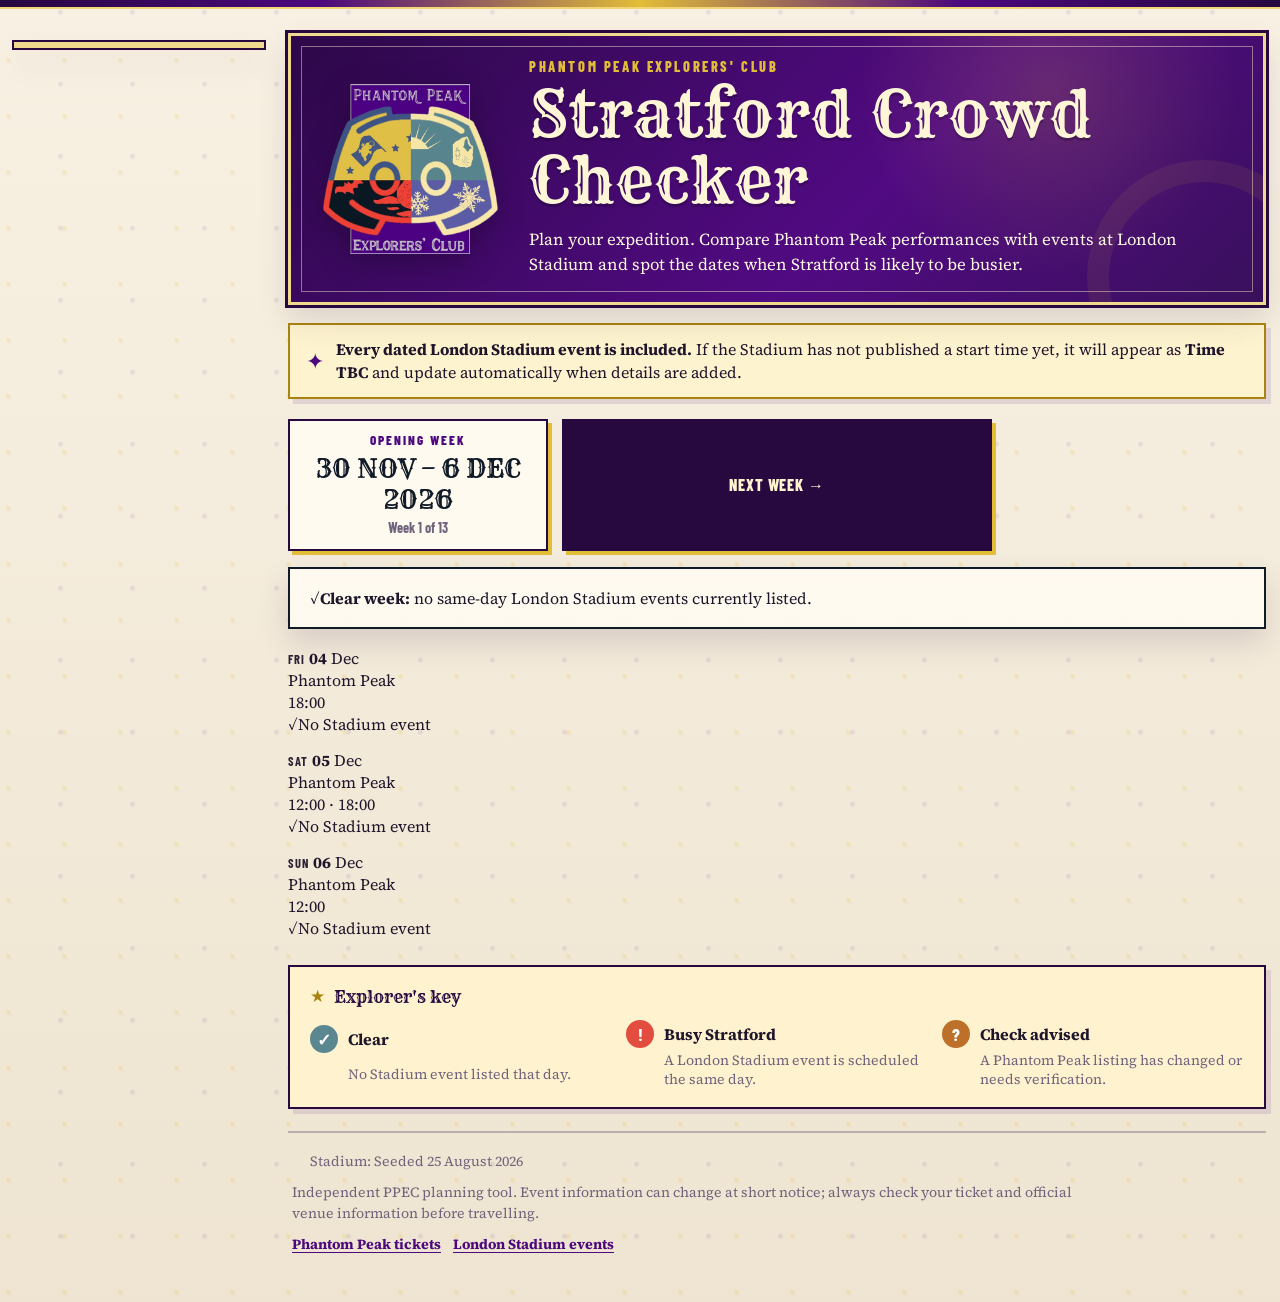
==== commit f9f27018: "Add files via upload" ====
--- a/index.html
+++ b/index.html
@@ -15,58 +15,68 @@
 <body>
   <div class="site-topline" aria-hidden="true"></div>
 
-  <main class="page-shell">
-    <header class="hero">
-      <img class="hero-logo" src="assets/ppec-logo.webp" alt="Phantom Peak Explorers' Club">
-      <div class="hero-copy">
-        <p class="eyebrow">PHANTOM PEAK EXPLORERS' CLUB</p>
-        <h1>Stratford Crowd Checker</h1>
-        <p class="intro">Plan your expedition. Compare Phantom Peak performances with events at London Stadium and spot the dates when Stratford is likely to be busier.</p>
-      </div>
-    </header>
+  <div class="site-layout">
+    <aside class="landscape-art" aria-hidden="true">
+      <img src="assets/stratford-rail-tall.png" alt="">
+    </aside>
 
-    <section class="notice-strip" aria-label="How to use this checker">
-      <span class="notice-symbol" aria-hidden="true">✦</span>
-      <p><strong>Every dated London Stadium event is included.</strong> If the Stadium has not published a start time yet, it will appear as <strong>Time TBC</strong> and update automatically when details are added.</p>
-    </section>
+    <main class="page-shell">
+      <figure class="portrait-banner">
+        <img src="assets/stratford-banner-wide.png" alt="Jonabot looking across Stratford towards London Stadium, the Orbit and Westfield Stratford City with Phantom Peak rising from the shopping centre">
+      </figure>
 
-    <section class="week-picker" aria-label="Week navigation">
-      <button id="prevWeek" class="nav-button" type="button" aria-label="View previous week">← Previous week</button>
-      <div class="week-heading" aria-live="polite">
-        <div id="weekLabel" class="week-kicker">OPENING WEEK</div>
-        <h2 id="weekRange">30 NOV – 6 DEC 2026</h2>
-        <div id="weekCounter" class="week-counter">Week 1 of 13</div>
-      </div>
-      <button id="nextWeek" class="nav-button" type="button" aria-label="View next week">Next week →</button>
-    </section>
+      <header class="hero">
+        <img class="hero-logo" src="assets/ppec-logo.webp" alt="Phantom Peak Explorers' Club">
+        <div class="hero-copy">
+          <p class="eyebrow">PHANTOM PEAK EXPLORERS' CLUB</p>
+          <h1>Stratford Crowd Checker</h1>
+          <p class="intro">Plan your expedition. Compare Phantom Peak performances with events at London Stadium and spot the dates when Stratford is likely to be busier.</p>
+        </div>
+      </header>
 
-    <section id="summary" class="summary-card" aria-live="polite"></section>
-    <section id="schedule" class="schedule-list" aria-label="Phantom Peak performances"></section>
+      <section class="notice-strip" aria-label="How to use this checker">
+        <span class="notice-symbol" aria-hidden="true">✦</span>
+        <p><strong>Every dated London Stadium event is included.</strong> If the Stadium has not published a start time yet, it will appear as <strong>Time TBC</strong> and update automatically when details are added.</p>
+      </section>
 
-    <section class="key-panel" aria-label="Key">
-      <div class="key-title-wrap">
-        <span class="key-star" aria-hidden="true">★</span>
-        <h2>Explorer's key</h2>
-      </div>
-      <div class="key-grid">
-        <div><span class="key-mark safe">✓</span><strong>Clear</strong><span>No Stadium event listed that day.</span></div>
-        <div><span class="key-mark clash">!</span><strong>Busy Stratford</strong><span>A London Stadium event is scheduled the same day.</span></div>
-        <div><span class="key-mark review">?</span><strong>Check advised</strong><span>A Phantom Peak listing has changed or needs verification.</span></div>
-      </div>
-    </section>
+      <section class="week-picker" aria-label="Week navigation">
+        <button id="prevWeek" class="nav-button" type="button" aria-label="View previous week">← Previous week</button>
+        <div class="week-heading" aria-live="polite">
+          <div id="weekLabel" class="week-kicker">OPENING WEEK</div>
+          <h2 id="weekRange">30 NOV – 6 DEC 2026</h2>
+          <div id="weekCounter" class="week-counter">Week 1 of 13</div>
+        </div>
+        <button id="nextWeek" class="nav-button" type="button" aria-label="View next week">Next week →</button>
+      </section>
 
-    <footer class="footer">
-      <div class="footer-status">
-        <p id="ppChecked"></p>
-        <p id="stadiumChecked"></p>
-      </div>
-      <p class="fine-print">Independent PPEC planning tool. Event information can change at short notice; always check your ticket and official venue information before travelling.</p>
-      <div class="source-links">
-        <a href="https://www.phantompeak.com/tickets/?flow=lyTxE9UF" target="_blank" rel="noopener noreferrer">Phantom Peak tickets</a>
-        <a href="https://www.london-stadium.com/events/all.html" target="_blank" rel="noopener noreferrer">London Stadium events</a>
-      </div>
-    </footer>
-  </main>
+      <section id="summary" class="summary-card" aria-live="polite"></section>
+      <section id="schedule" class="schedule-list" aria-label="Phantom Peak performances"></section>
+
+      <section class="key-panel" aria-label="Key">
+        <div class="key-title-wrap">
+          <span class="key-star" aria-hidden="true">★</span>
+          <h2>Explorer's key</h2>
+        </div>
+        <div class="key-grid">
+          <div><span class="key-mark safe">✓</span><strong>Clear</strong><span>No Stadium event listed that day.</span></div>
+          <div><span class="key-mark clash">!</span><strong>Busy Stratford</strong><span>A London Stadium event is scheduled the same day.</span></div>
+          <div><span class="key-mark review">?</span><strong>Check advised</strong><span>A Phantom Peak listing has changed or needs verification.</span></div>
+        </div>
+      </section>
+
+      <footer class="footer">
+        <div class="footer-status">
+          <p id="ppChecked"></p>
+          <p id="stadiumChecked"></p>
+        </div>
+        <p class="fine-print">Independent PPEC planning tool. Event information can change at short notice; always check your ticket and official venue information before travelling.</p>
+        <div class="source-links">
+          <a href="https://www.phantompeak.com/tickets/?flow=lyTxE9UF" target="_blank" rel="noopener noreferrer">Phantom Peak tickets</a>
+          <a href="https://www.london-stadium.com/events/all.html" target="_blank" rel="noopener noreferrer">London Stadium events</a>
+        </div>
+      </footer>
+    </main>
+  </div>
 
   <script src="schedule-data.js"></script>
   <script src="app.js"></script>
--- a/styles.css
+++ b/styles.css
@@ -40,9 +40,46 @@
   border-bottom: 2px solid #f0d774;
 }
 
+.site-layout {
+  width: min(1420px, calc(100% - 28px));
+  margin: 0 auto;
+  display: grid;
+  grid-template-columns: 250px minmax(0, 1fr);
+  gap: 24px;
+  align-items: start;
+}
+
+.landscape-art {
+  position: sticky;
+  top: 18px;
+  align-self: start;
+  padding-top: 24px;
+}
+.landscape-art img {
+  display: block;
+  width: 100%;
+  height: auto;
+  border: 3px solid var(--cream-deep);
+  outline: 2px solid var(--purple-dark);
+  box-shadow: var(--shadow);
+}
+
+.portrait-banner {
+  display: none;
+  margin: 0 0 18px;
+}
+.portrait-banner img {
+  display: block;
+  width: 100%;
+  height: auto;
+  border: 3px solid var(--cream-deep);
+  outline: 2px solid var(--purple-dark);
+  box-shadow: var(--shadow);
+}
+
 .page-shell {
-  width: min(1040px, calc(100% - 28px));
-  margin: 0 auto;
+  width: 100%;
+  min-width: 0;
   padding: 24px 0 46px;
 }
 
@@ -118,6 +155,7 @@
   line-height: 1.48;
 }
 
+
 .notice-strip {
   display: flex;
   gap: 12px;
@@ -378,8 +416,32 @@
 .source-links { display: flex; flex-wrap: wrap; gap: 12px; }
 .source-links a { color: var(--purple); font-weight: 700; text-underline-offset: 3px; }
 
+@media (max-width: 1050px), (orientation: portrait) {
+  .site-layout {
+    width: min(1040px, calc(100% - 28px));
+    display: block;
+  }
+  .landscape-art { display: none; }
+  .portrait-banner { display: block; }
+  .page-shell { padding-top: 18px; }
+}
+
+@media (min-width: 1051px) and (orientation: landscape) {
+  .portrait-banner { display: none; }
+}
+
 @media (max-width: 720px) {
-  .page-shell { width: min(100% - 18px, 1040px); padding-top: 11px; }
+  .site-layout { width: min(100% - 18px, 1040px); }
+  .page-shell { padding-top: 11px; }
+  .portrait-banner {
+    margin: 0 0 14px;
+    overflow: hidden;
+  }
+  .portrait-banner img {
+    aspect-ratio: 3 / 1;
+    object-fit: cover;
+    object-position: center;
+  }
   .hero { grid-template-columns: 104px minmax(0, 1fr); gap: 15px; padding: 16px 17px; }
   .hero-logo { max-height: 112px; }
   .eyebrow { font-size: .7rem; letter-spacing: .12em; }
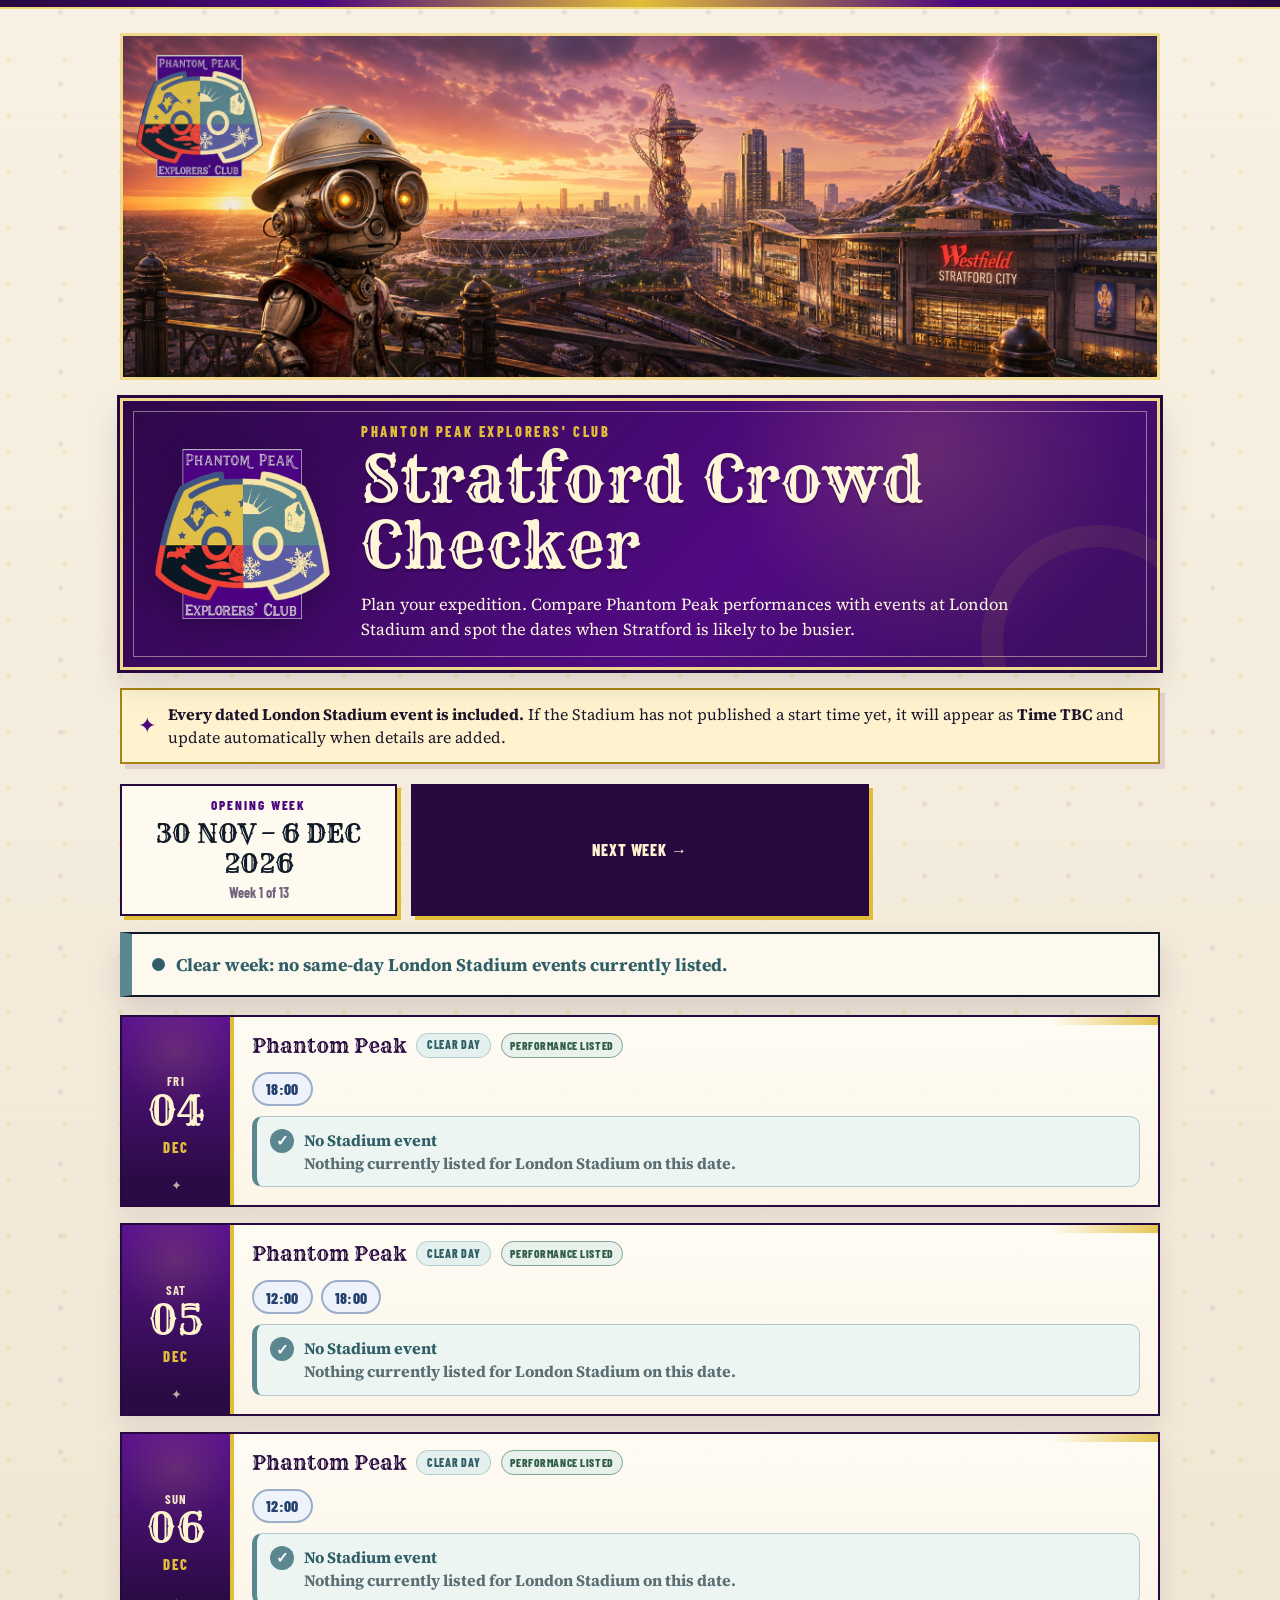
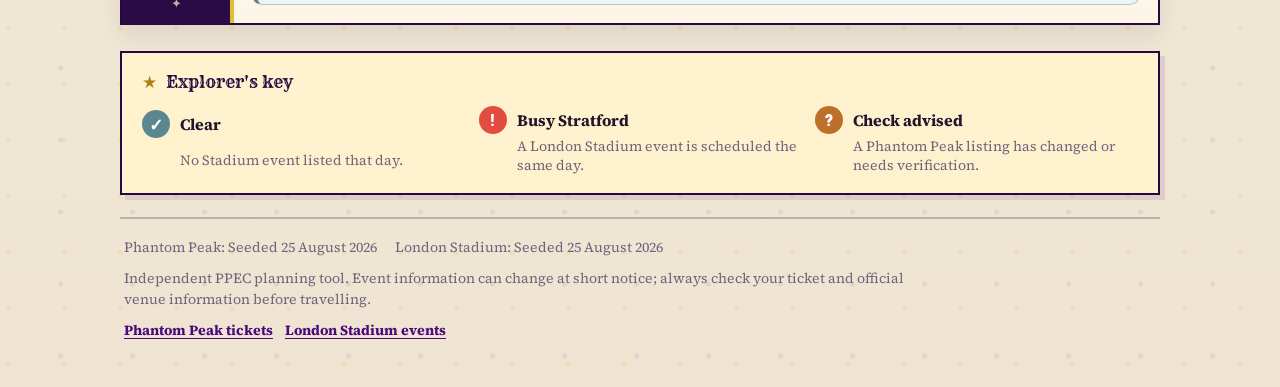
==== commit af3af160: "Add files via upload" ====
--- a/index.html
+++ b/index.html
@@ -16,10 +16,6 @@
   <div class="site-topline" aria-hidden="true"></div>
 
   <div class="site-layout">
-    <aside class="landscape-art" aria-hidden="true">
-      <img src="assets/stratford-rail-tall.png" alt="">
-    </aside>
-
     <main class="page-shell">
       <figure class="portrait-banner">
         <img src="assets/stratford-banner-wide.png" alt="Jonabot looking across Stratford towards London Stadium, the Orbit and Westfield Stratford City with Phantom Peak rising from the shopping centre">
--- a/styles.css
+++ b/styles.css
@@ -22,6 +22,7 @@
 body {
   margin: 0;
   min-height: 100%;
+  overflow-x: hidden;
   color: var(--ink);
   font-family: 'Source Serif 4', Georgia, serif;
   background:
@@ -41,37 +42,22 @@
 }
 
 .site-layout {
-  width: min(1420px, calc(100% - 28px));
+  width: min(1040px, calc(100% - 28px));
   margin: 0 auto;
-  display: grid;
-  grid-template-columns: 250px minmax(0, 1fr);
-  gap: 24px;
-  align-items: start;
-}
-
-.landscape-art {
-  position: sticky;
-  top: 18px;
-  align-self: start;
-  padding-top: 24px;
-}
-.landscape-art img {
+}
+
+.portrait-banner {
   display: block;
-  width: 100%;
-  height: auto;
-  border: 3px solid var(--cream-deep);
-  outline: 2px solid var(--purple-dark);
-  box-shadow: var(--shadow);
-}
-
-.portrait-banner {
-  display: none;
   margin: 0 0 18px;
+  overflow: hidden;
 }
 .portrait-banner img {
   display: block;
   width: 100%;
   height: auto;
+  aspect-ratio: 3 / 1;
+  object-fit: cover;
+  object-position: center;
   border: 3px solid var(--cream-deep);
   outline: 2px solid var(--purple-dark);
   box-shadow: var(--shadow);
@@ -416,32 +402,10 @@
 .source-links { display: flex; flex-wrap: wrap; gap: 12px; }
 .source-links a { color: var(--purple); font-weight: 700; text-underline-offset: 3px; }
 
-@media (max-width: 1050px), (orientation: portrait) {
-  .site-layout {
-    width: min(1040px, calc(100% - 28px));
-    display: block;
-  }
-  .landscape-art { display: none; }
-  .portrait-banner { display: block; }
-  .page-shell { padding-top: 18px; }
-}
-
-@media (min-width: 1051px) and (orientation: landscape) {
-  .portrait-banner { display: none; }
-}
-
 @media (max-width: 720px) {
   .site-layout { width: min(100% - 18px, 1040px); }
   .page-shell { padding-top: 11px; }
-  .portrait-banner {
-    margin: 0 0 14px;
-    overflow: hidden;
-  }
-  .portrait-banner img {
-    aspect-ratio: 3 / 1;
-    object-fit: cover;
-    object-position: center;
-  }
+  .portrait-banner { margin: 0 0 14px; }
   .hero { grid-template-columns: 104px minmax(0, 1fr); gap: 15px; padding: 16px 17px; }
   .hero-logo { max-height: 112px; }
   .eyebrow { font-size: .7rem; letter-spacing: .12em; }
@@ -475,3 +439,353 @@
 @media (prefers-reduced-motion: reduce) {
   *, *::before, *::after { scroll-behavior: auto !important; transition: none !important; }
 }
+
+
+/* v1.6 card refresh */
+.schedule-list {
+  display: grid;
+  gap: 16px;
+}
+
+.day-card {
+  position: relative;
+  display: grid;
+  grid-template-columns: 112px minmax(0, 1fr);
+  overflow: hidden;
+  border: 2px solid var(--purple-dark);
+  background: linear-gradient(180deg, rgba(255,252,244,.98), rgba(252,245,232,.98));
+  box-shadow: 0 12px 24px rgba(36, 10, 51, .08);
+}
+
+.day-card::before {
+  content: '';
+  position: absolute;
+  top: 0;
+  right: 0;
+  width: 108px;
+  height: 8px;
+  background: linear-gradient(90deg, transparent, rgba(225,189,56,.85));
+}
+
+.day-card.has-clash {
+  border-color: #91291f;
+  box-shadow: 0 14px 28px rgba(159, 47, 33, .14);
+}
+
+.day-card.needs-review {
+  border-style: dashed;
+}
+
+.date-block {
+  position: relative;
+  display: flex;
+  flex-direction: column;
+  justify-content: center;
+  align-items: center;
+  gap: 4px;
+  min-height: 168px;
+  padding: 16px 10px;
+  color: var(--cream);
+  background:
+    radial-gradient(circle at 50% 18%, rgba(225,189,56,.14), transparent 34%),
+    linear-gradient(180deg, #5d148f, #2b0b45 86%);
+  border-right: 4px solid var(--gold);
+}
+
+.day-card.has-clash .date-block {
+  background: linear-gradient(180deg, #281e2e, #111b28 90%);
+  border-right-color: var(--red);
+}
+
+.date-block::after {
+  content: '✦';
+  position: absolute;
+  bottom: 10px;
+  font-size: .84rem;
+  color: rgba(255,244,207,.7);
+}
+
+.date-day {
+  font-family: 'Rye', Georgia, serif;
+  font-weight: 400;
+  font-size: 2.5rem;
+  line-height: .95;
+}
+
+.date-month {
+  color: var(--gold);
+  font-family: 'Barlow Condensed', Arial, sans-serif;
+  font-size: .92rem;
+  font-weight: 800;
+  letter-spacing: .14em;
+  text-transform: uppercase;
+}
+
+.date-weekday {
+  font-family: 'Barlow Condensed', Arial, sans-serif;
+  font-size: .8rem;
+  font-weight: 700;
+  letter-spacing: .1em;
+  text-transform: uppercase;
+  opacity: .95;
+}
+
+.day-content {
+  padding: 16px 18px 18px;
+  min-width: 0;
+}
+
+.day-heading-row {
+  display: flex;
+  flex-wrap: wrap;
+  align-items: center;
+  gap: 8px 10px;
+}
+
+.day-title {
+  margin: 0;
+  color: var(--purple-dark);
+  font-family: 'Rye', Georgia, serif;
+  font-size: 1.26rem;
+  font-weight: 400;
+}
+
+.slot-tag {
+  display: inline-flex;
+  align-items: center;
+  min-height: 25px;
+  padding: 4px 10px;
+  border-radius: 999px;
+  font-family: 'Barlow Condensed', Arial, sans-serif;
+  font-size: .74rem;
+  font-weight: 800;
+  line-height: 1;
+  letter-spacing: .06em;
+  text-transform: uppercase;
+}
+
+.slot-tag.clear {
+  background: #e4f0ee;
+  color: #315f68;
+  border: 1px solid rgba(91,135,144,.35);
+}
+
+.slot-tag.clash {
+  background: #fde4df;
+  color: #9b3227;
+  border: 1px solid rgba(227,77,63,.35);
+}
+
+.source-badge {
+  display: inline-flex;
+  align-items: center;
+  min-height: 25px;
+  padding: 4px 8px;
+  border-radius: 999px;
+  font-family: 'Barlow Condensed', Arial, sans-serif;
+  font-size: .72rem;
+  font-weight: 800;
+  letter-spacing: .05em;
+  text-transform: uppercase;
+}
+
+.show-times {
+  display: flex;
+  flex-wrap: wrap;
+  gap: 8px;
+  margin: 14px 0 10px;
+}
+
+.time-pill {
+  display: inline-flex;
+  align-items: center;
+  min-height: 34px;
+  padding: 7px 12px;
+  border: 2px solid rgba(62,96,147,.48);
+  border-radius: 999px;
+  background: #eef2fb;
+  color: #25406e;
+  font-family: 'Barlow Condensed', Arial, sans-serif;
+  font-size: .98rem;
+  font-weight: 800;
+  letter-spacing: .02em;
+}
+
+.time-pill.special {
+  border-color: rgba(109,26,153,.35);
+  background: #f5edff;
+  color: var(--purple);
+}
+
+.time-pill.muted {
+  border-color: rgba(112,99,124,.28);
+  background: #f3efea;
+  color: #63576f;
+}
+
+.special-note {
+  margin: 0 0 12px;
+  color: var(--purple);
+  font-weight: 700;
+  line-height: 1.4;
+}
+
+.review-note {
+  margin: 0 0 12px;
+  padding: 9px 11px;
+  border-left: 4px solid #c7752c;
+  background: #fff4e5;
+  color: #6f3d13;
+  line-height: 1.42;
+  font-size: .96rem;
+}
+
+.stadium-event,
+.no-stadium {
+  margin-top: 8px;
+}
+
+.no-stadium {
+  display: flex;
+  gap: 10px;
+  align-items: flex-start;
+  padding: 12px 13px;
+  border: 1px solid rgba(91,135,144,.4);
+  border-left: 5px solid var(--teal);
+  border-radius: 10px;
+  background: #edf5f3;
+  color: #315f68;
+}
+
+.no-stadium strong,
+.stadium-item-copy strong {
+  display: block;
+}
+
+.no-stadium span:last-child {
+  display: block;
+  margin-top: 2px;
+  color: #5a6f74;
+  line-height: 1.35;
+}
+
+.stadium-event {
+  padding: 12px 13px 10px;
+  border: 1px solid rgba(227,77,63,.55);
+  border-left: 5px solid var(--red);
+  border-radius: 10px;
+  background: #fff0e5;
+}
+
+.status-label {
+  margin-bottom: 8px;
+  color: #9a2c21;
+  font-family: 'Barlow Condensed', Arial, sans-serif;
+  font-size: .78rem;
+  font-weight: 800;
+  letter-spacing: .09em;
+  text-transform: uppercase;
+}
+
+.stadium-list {
+  display: grid;
+  gap: 8px;
+}
+
+.stadium-item {
+  display: flex;
+  gap: 10px;
+  align-items: flex-start;
+}
+
+.state-icon {
+  display: inline-grid;
+  place-items: center;
+  width: 24px;
+  height: 24px;
+  border-radius: 50%;
+  flex: 0 0 auto;
+  font-family: 'Barlow Condensed', Arial, sans-serif;
+  font-size: .96rem;
+  font-weight: 800;
+  line-height: 1;
+}
+
+.no-stadium .state-icon {
+  background: var(--teal);
+  color: white;
+}
+
+.stadium-item .state-icon {
+  background: var(--red);
+  color: white;
+}
+
+.stadium-item-copy {
+  min-width: 0;
+}
+
+.stadium-name {
+  margin: 0;
+  color: #5c221d;
+  font-size: 1.05rem;
+  font-weight: 700;
+  line-height: 1.25;
+  overflow-wrap: anywhere;
+}
+
+.stadium-time {
+  margin-top: 3px;
+  color: #7b4434;
+  font-family: 'Barlow Condensed', Arial, sans-serif;
+  font-size: .94rem;
+  font-weight: 700;
+  letter-spacing: .02em;
+}
+
+@media (max-width: 720px) {
+  .schedule-list {
+    gap: 12px;
+  }
+
+  .day-card {
+    grid-template-columns: 1fr;
+  }
+
+  .day-card::before {
+    width: 72px;
+  }
+
+  .date-block {
+    min-height: auto;
+    padding: 12px 12px 18px;
+    border-right: 0;
+    border-bottom: 4px solid var(--gold);
+  }
+
+  .day-card.has-clash .date-block {
+    border-bottom-color: var(--red);
+  }
+
+  .day-content {
+    padding: 14px 14px 15px;
+  }
+
+  .day-title {
+    font-size: 1.13rem;
+  }
+
+  .slot-tag,
+  .source-badge {
+    font-size: .68rem;
+  }
+
+  .time-pill {
+    min-height: 31px;
+    font-size: .92rem;
+  }
+
+  .stadium-name {
+    font-size: 1rem;
+  }
+}
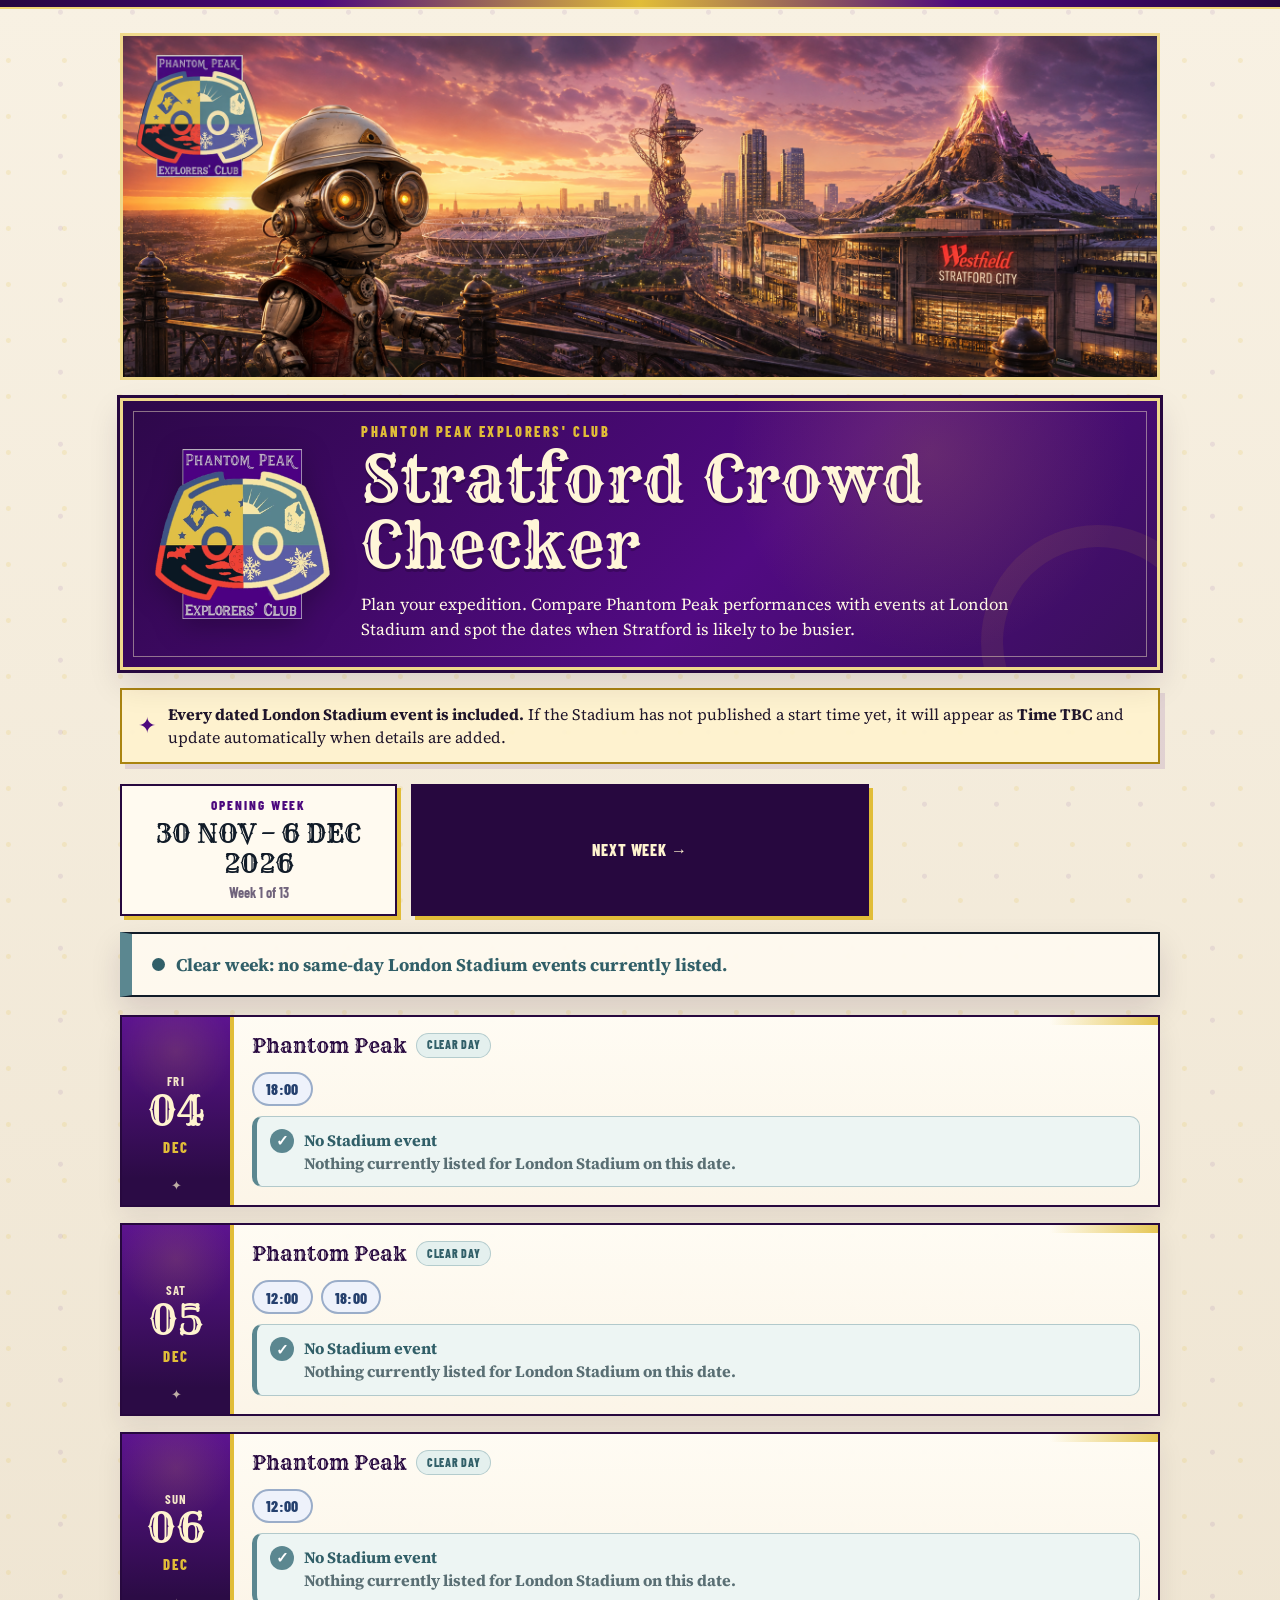
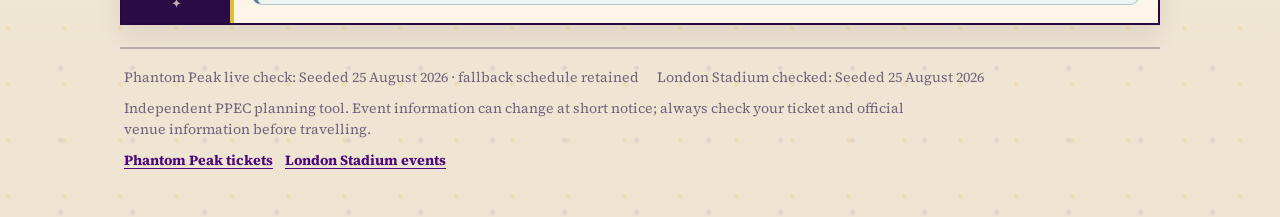
==== commit 4baec97b: "Add files via upload" ====
--- a/index.html
+++ b/index.html
@@ -48,18 +48,6 @@
       <section id="summary" class="summary-card" aria-live="polite"></section>
       <section id="schedule" class="schedule-list" aria-label="Phantom Peak performances"></section>
 
-      <section class="key-panel" aria-label="Key">
-        <div class="key-title-wrap">
-          <span class="key-star" aria-hidden="true">★</span>
-          <h2>Explorer's key</h2>
-        </div>
-        <div class="key-grid">
-          <div><span class="key-mark safe">✓</span><strong>Clear</strong><span>No Stadium event listed that day.</span></div>
-          <div><span class="key-mark clash">!</span><strong>Busy Stratford</strong><span>A London Stadium event is scheduled the same day.</span></div>
-          <div><span class="key-mark review">?</span><strong>Check advised</strong><span>A Phantom Peak listing has changed or needs verification.</span></div>
-        </div>
-      </section>
-
       <footer class="footer">
         <div class="footer-status">
           <p id="ppChecked"></p>
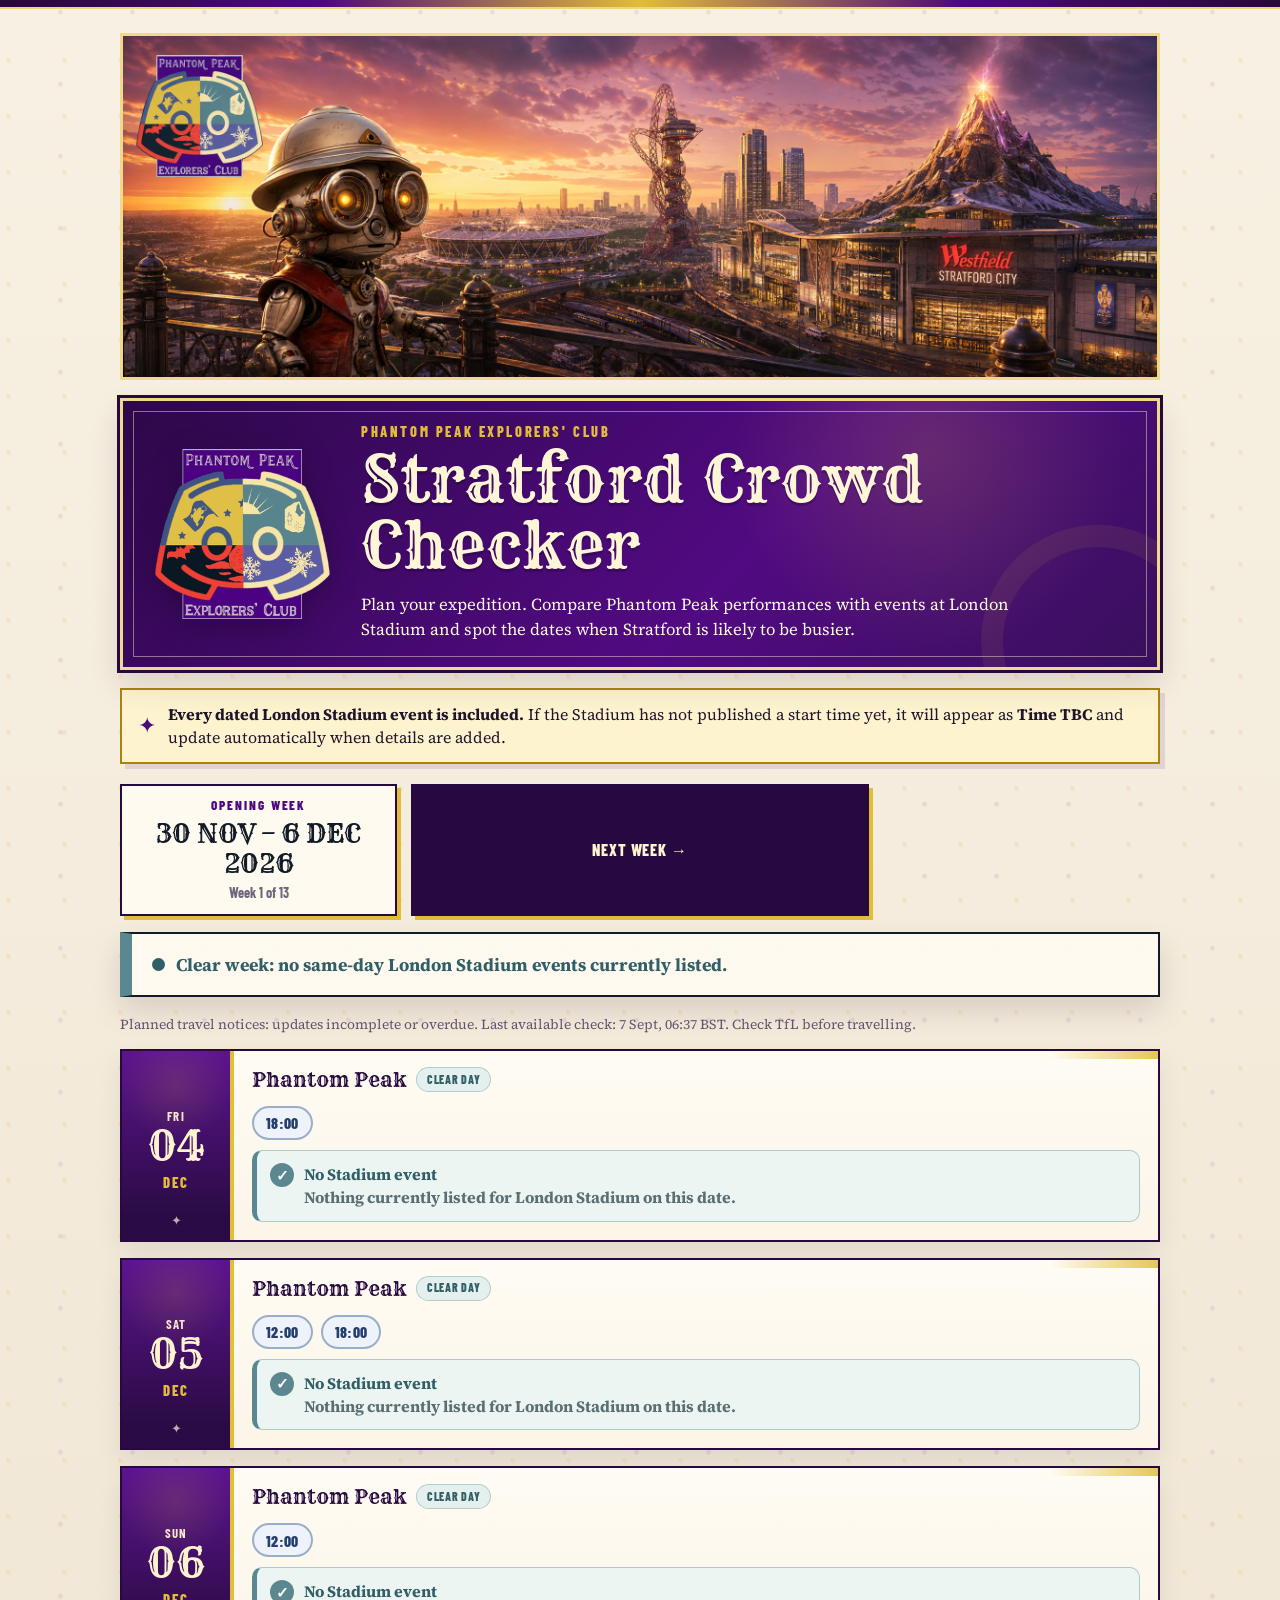
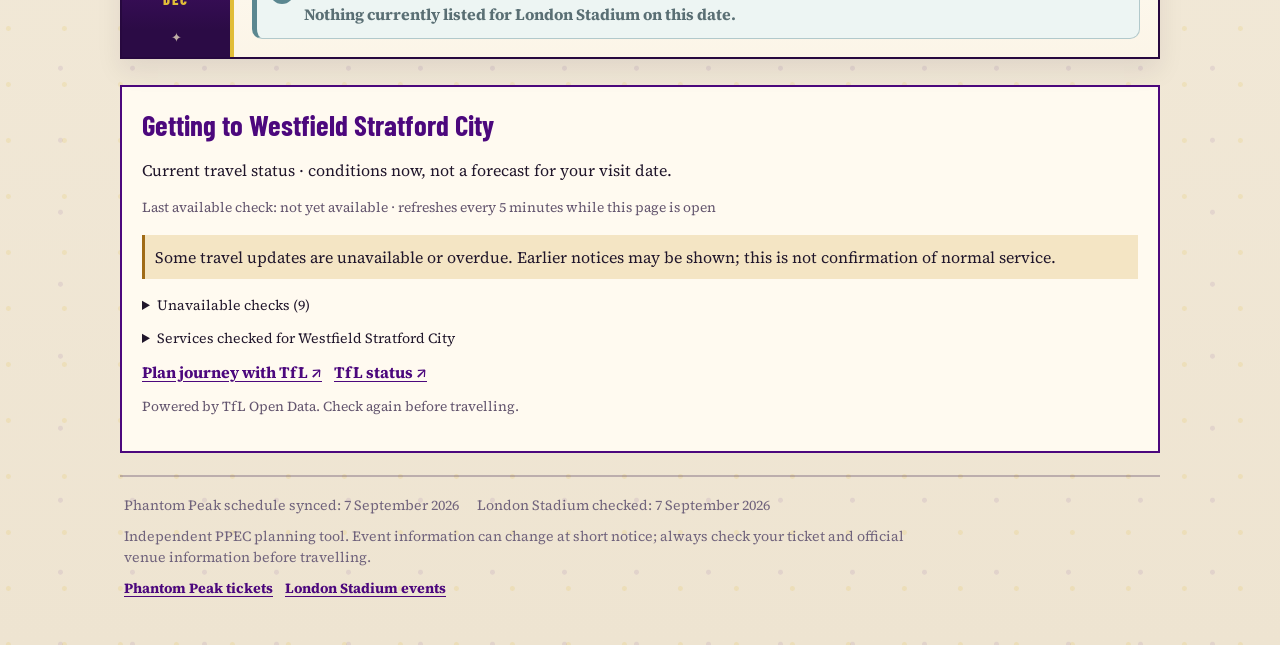
==== commit f74e0089: "Add Westfield Stratford TfL status and dated travel notices" ====
--- a/index.html
+++ b/index.html
@@ -46,7 +46,19 @@
       </section>
 
       <section id="summary" class="summary-card" aria-live="polite"></section>
+      <p id="plannedTravelStatus" class="travel-check">Planned travel notices: checking for updates…</p>
       <section id="schedule" class="schedule-list" aria-label="Phantom Peak performances"></section>
+
+      <section class="travel-panel" aria-labelledby="travelHeading">
+        <h2 id="travelHeading">Getting to Westfield Stratford City</h2>
+        <p>Current travel status · conditions now, not a forecast for your visit date.</p>
+        <div id="currentTravel" aria-live="polite"></div>
+        <div class="source-links">
+          <a href="https://tfl.gov.uk/plan-a-journey/" target="_blank" rel="noopener noreferrer">Plan journey with TfL ↗</a>
+          <a href="https://tfl.gov.uk/tube-dlr-overground/status/" target="_blank" rel="noopener noreferrer">TfL status ↗</a>
+        </div>
+        <p class="travel-check">Powered by TfL Open Data. Check again before travelling.</p>
+      </section>
 
       <footer class="footer">
         <div class="footer-status">
@@ -64,5 +76,7 @@
 
   <script src="schedule-data.js"></script>
   <script src="app.js"></script>
+  <script src="travel-core.js"></script>
+  <script src="travel.js"></script>
 </body>
 </html>
--- a/styles.css
+++ b/styles.css
@@ -16,6 +16,20 @@
   --line: rgba(39, 8, 63, .2);
   --shadow: 0 14px 30px rgba(36, 10, 51, .13);
 }
+
+.travel-panel { margin-top: 26px; padding: 20px; background: var(--cream-soft); border: 2px solid var(--purple); color: var(--ink); }
+.travel-panel h2 { margin: 0 0 8px; font-family: 'Barlow Condensed', Arial, sans-serif; color: var(--purple); font-size: 1.8rem; }
+.travel-panel p { line-height: 1.5; }
+.travel-check { font-size: .86rem; line-height: 1.5; color: #63556e; }
+.planned-travel { margin-top: 14px; }
+.travel-notice { margin: 9px 0; padding: 12px 14px; background: #fff0ce; color: #513607; border: 1px solid #caaa66; overflow-wrap: anywhere; }
+.travel-notice summary { cursor: pointer; font-weight: 700; line-height: 1.4; }
+.travel-notice p { margin: 10px 0 0; line-height: 1.5; }
+.travel-scope { font-size: .85rem; }
+.travel-coverage { margin: 12px 0; font-size: .88rem; line-height: 1.5; }
+.travel-coverage summary { cursor: pointer; }
+.travel-unavailable { border-left: 3px solid #a06b16; padding: 10px; background: #f4e5c4; }
+@media(max-width:520px) { .travel-panel { padding: 14px; } .travel-notice { padding: 10px; } }
 
 * { box-sizing: border-box; }
 html { min-height: 100%; background: #efe7d7; }
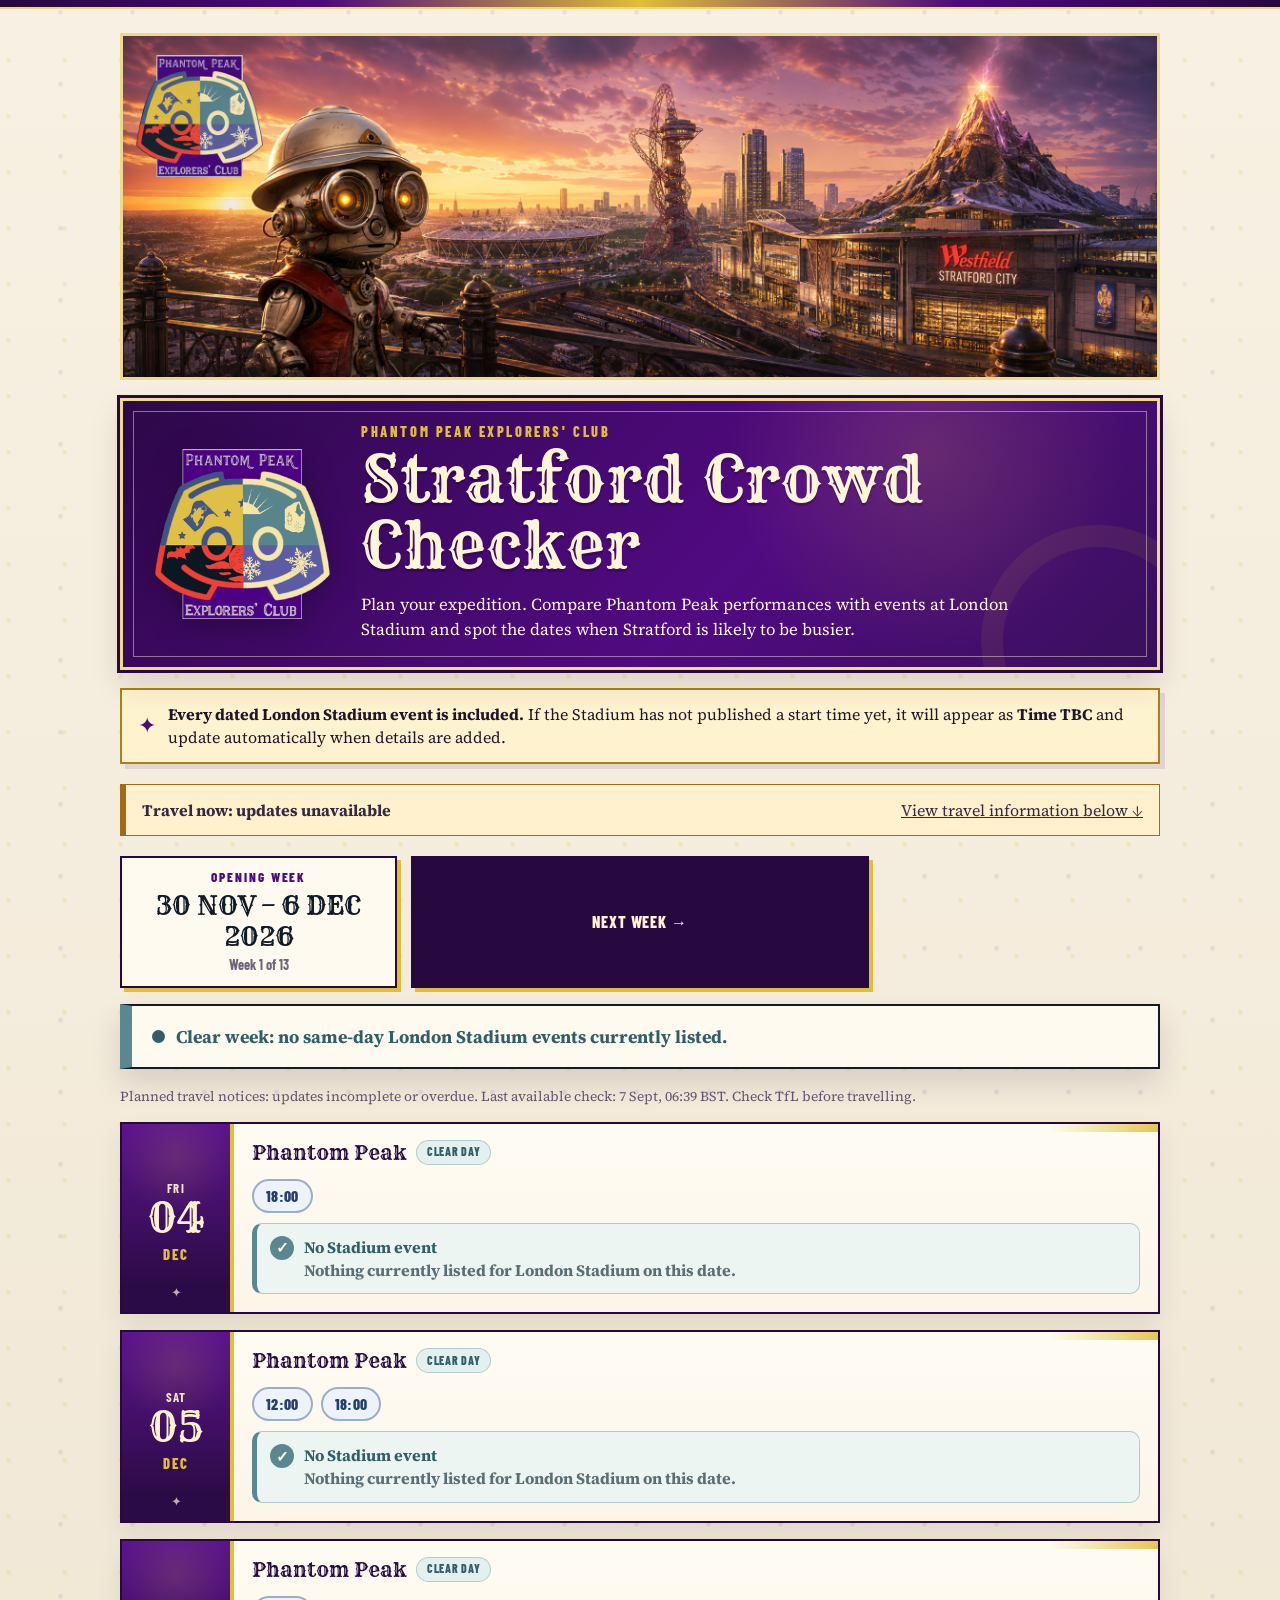
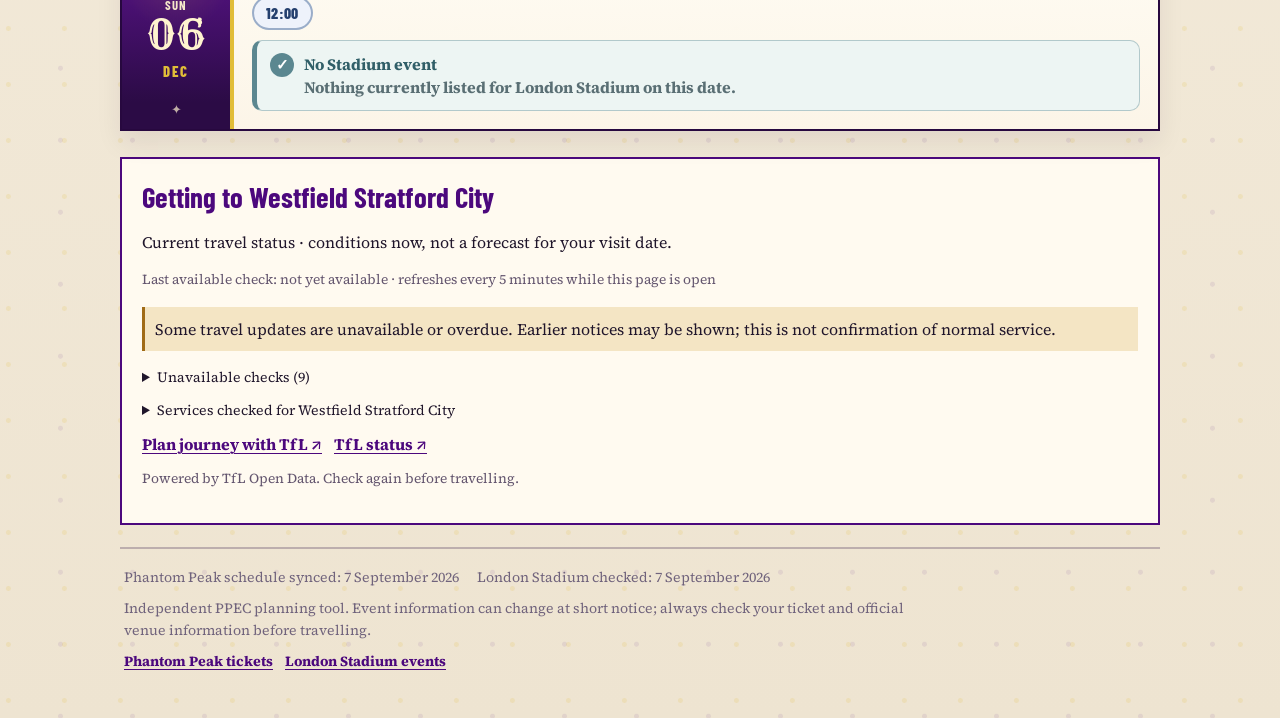
==== commit abf99159: "Add linked travel status bar and line colour accents" ====
--- a/index.html
+++ b/index.html
@@ -35,6 +35,8 @@
         <p><strong>Every dated London Stadium event is included.</strong> If the Stadium has not published a start time yet, it will appear as <strong>Time TBC</strong> and update automatically when details are added.</p>
       </section>
 
+      <div id="travelStatusBar" class="travel-status-bar" aria-live="polite"><a href="#travelInfo">Travel now: checking TfL… · View travel information ↓</a></div>
+
       <section class="week-picker" aria-label="Week navigation">
         <button id="prevWeek" class="nav-button" type="button" aria-label="View previous week">← Previous week</button>
         <div class="week-heading" aria-live="polite">
@@ -49,7 +51,7 @@
       <p id="plannedTravelStatus" class="travel-check">Planned travel notices: checking for updates…</p>
       <section id="schedule" class="schedule-list" aria-label="Phantom Peak performances"></section>
 
-      <section class="travel-panel" aria-labelledby="travelHeading">
+      <section id="travelInfo" class="travel-panel" aria-labelledby="travelHeading">
         <h2 id="travelHeading">Getting to Westfield Stratford City</h2>
         <p>Current travel status · conditions now, not a forecast for your visit date.</p>
         <div id="currentTravel" aria-live="polite"></div>
--- a/styles.css
+++ b/styles.css
@@ -803,3 +803,19 @@
     font-size: 1rem;
   }
 }
+
+/* TfL line accents; text remains dark and readable on a pale background. */
+.travel-notice { border-left: 7px solid var(--travel-line, #766583); background: #fffaf0; color: #302838; }
+.travel-central { --travel-line: #e32017; }
+.travel-jubilee { --travel-line: #a0a5a9; }
+.travel-dlr { --travel-line: #00a4a7; }
+.travel-elizabeth { --travel-line: #773dbd; }
+.travel-mildmay { --travel-line: #0067a5; }
+.travel-bus { --travel-line: #b56b08; }
+.travel-status-bar { margin: 18px 0; background: #eee9f3; border: 1px solid #81728c; border-left-width: 6px; }
+.travel-status-bar a { display: flex; flex-wrap: wrap; justify-content: space-between; gap: 8px 18px; padding: 14px 16px; color: #352940; line-height: 1.4; text-decoration: none; }
+.travel-status-bar a span { text-decoration: underline; }
+.travel-status-bar a:focus-visible { outline: 3px solid #4d087d; outline-offset: 3px; }
+.travel-status-issues, .travel-status-unavailable { background: #fff0ce; border-color: #a06b16; }
+.travel-status-clear { background: #edf5ee; border-color: #48764c; }
+#travelInfo { scroll-margin-top: 20px; }
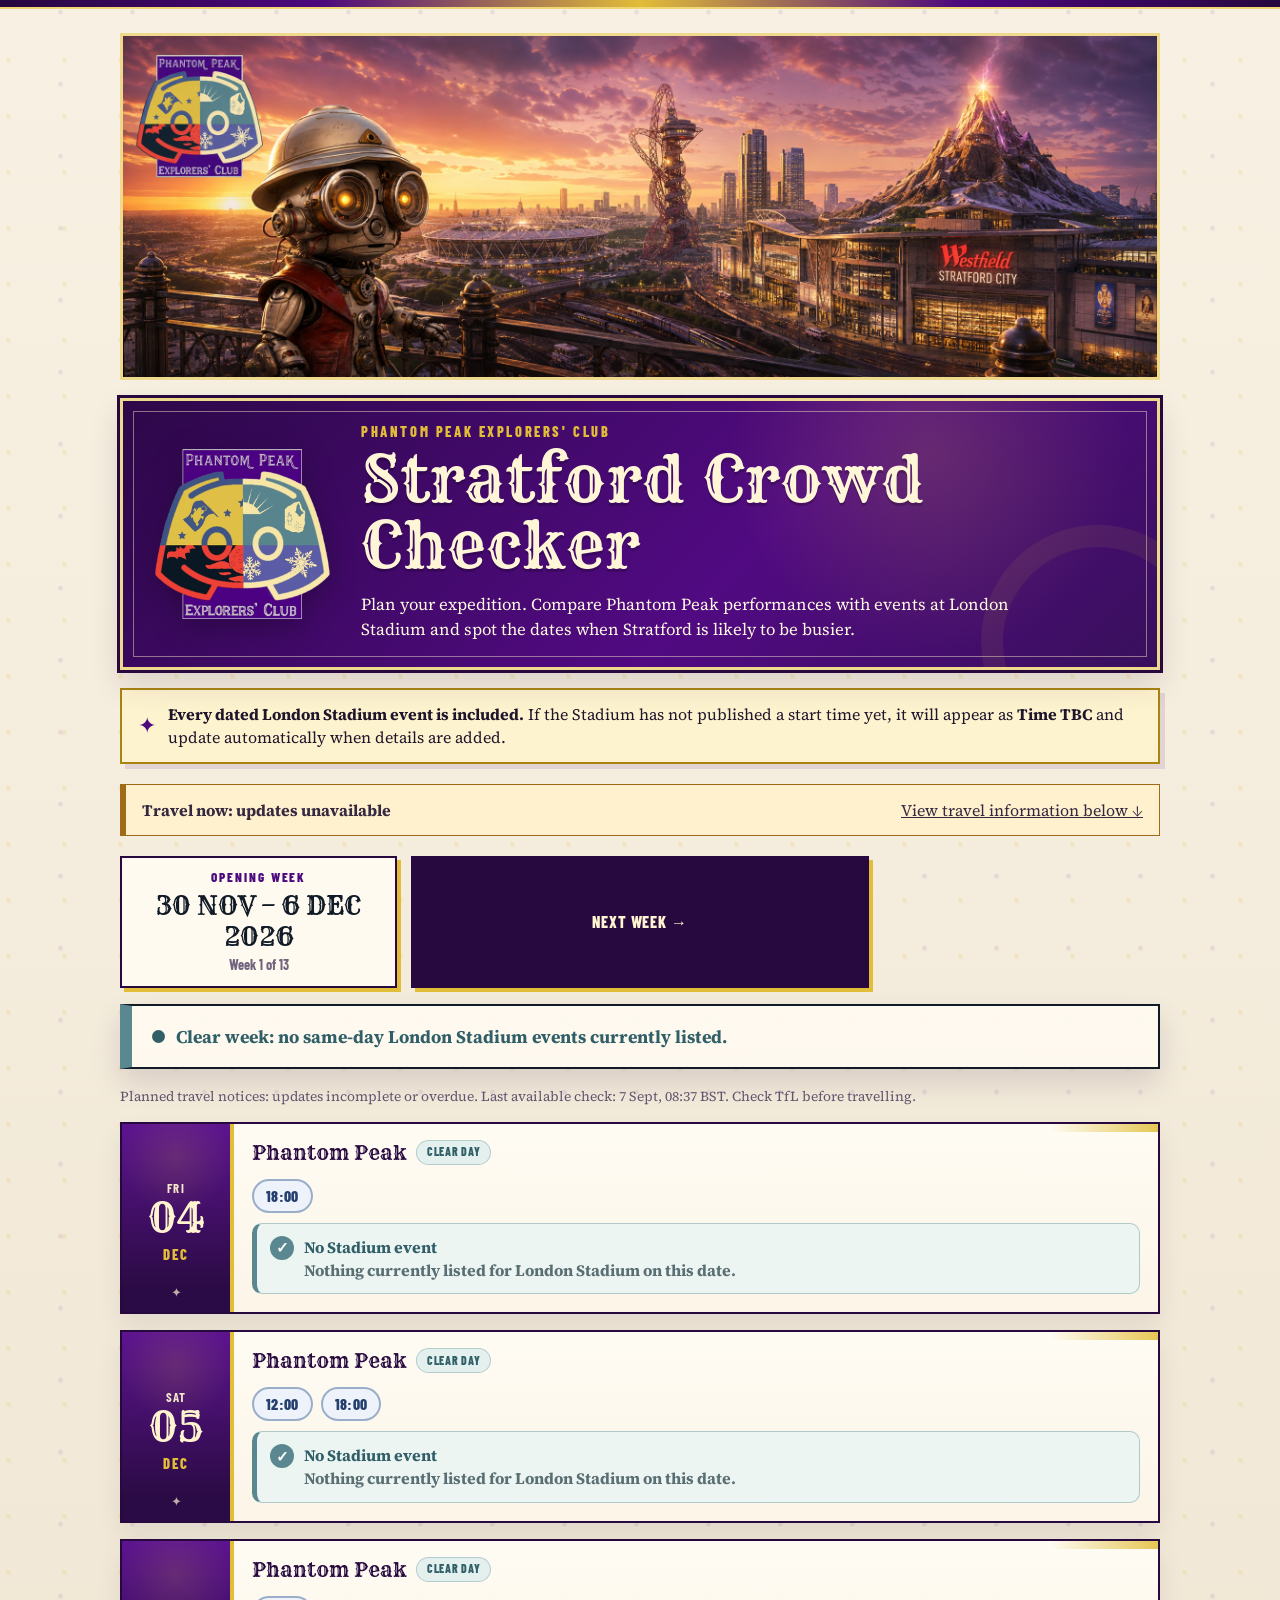
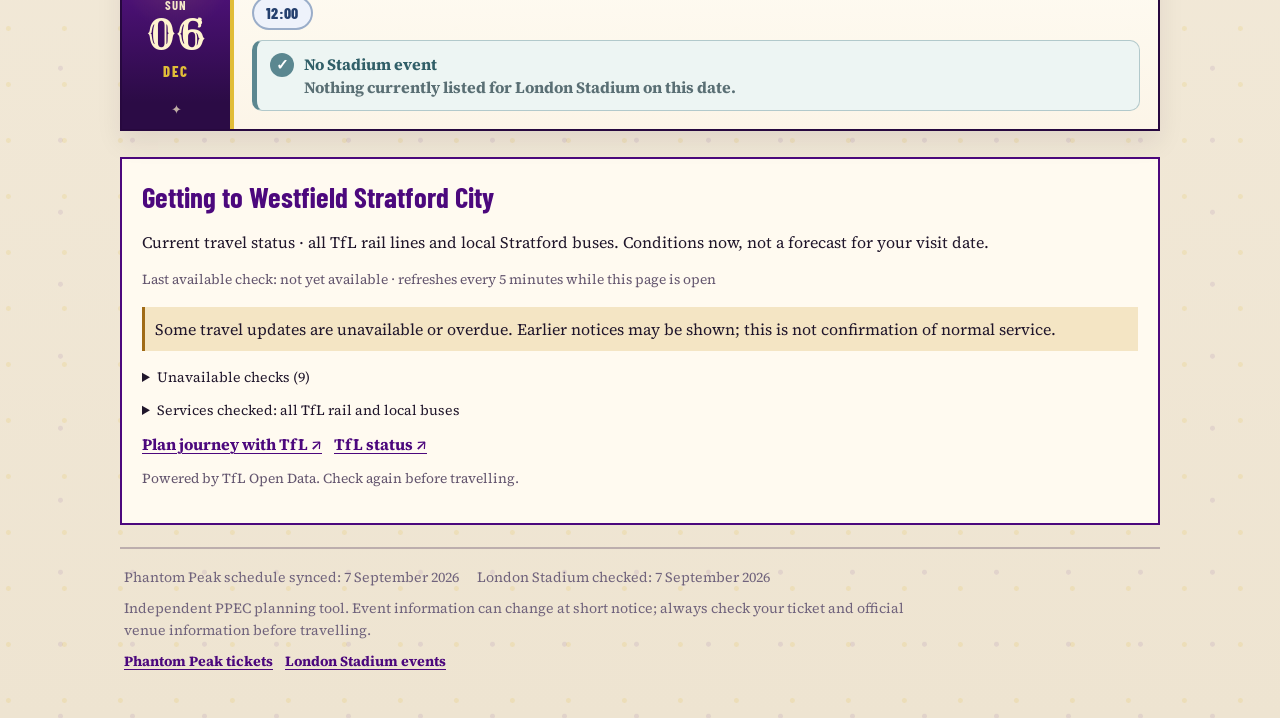
==== commit a2a45ffa: "Expand current travel status to all TfL rail lines" ====
--- a/index.html
+++ b/index.html
@@ -53,7 +53,7 @@
 
       <section id="travelInfo" class="travel-panel" aria-labelledby="travelHeading">
         <h2 id="travelHeading">Getting to Westfield Stratford City</h2>
-        <p>Current travel status · conditions now, not a forecast for your visit date.</p>
+        <p>Current travel status · all TfL rail lines and local Stratford buses. Conditions now, not a forecast for your visit date.</p>
         <div id="currentTravel" aria-live="polite"></div>
         <div class="source-links">
           <a href="https://tfl.gov.uk/plan-a-journey/" target="_blank" rel="noopener noreferrer">Plan journey with TfL ↗</a>
--- a/styles.css
+++ b/styles.css
@@ -819,3 +819,20 @@
 .travel-status-issues, .travel-status-unavailable { background: #fff0ce; border-color: #a06b16; }
 .travel-status-clear { background: #edf5ee; border-color: #48764c; }
 #travelInfo { scroll-margin-top: 20px; }
+
+.travel-bakerloo { --travel-line: #b36305; }
+.travel-circle { --travel-line: #ffd300; }
+.travel-district { --travel-line: #00782a; }
+.travel-hammersmith-city { --travel-line: #f3a9bb; }
+.travel-metropolitan { --travel-line: #9b0056; }
+.travel-northern { --travel-line: #000000; }
+.travel-piccadilly { --travel-line: #003688; }
+.travel-victoria { --travel-line: #0098d4; }
+.travel-waterloo-city { --travel-line: #95cdba; }
+.travel-liberty { --travel-line: #61686b; }
+.travel-lioness { --travel-line: #eea700; }
+.travel-suffragette { --travel-line: #18a95d; }
+.travel-weaver { --travel-line: #9b0058; }
+.travel-windrush { --travel-line: #ef7b10; }
+/* Keep local buses distinct from the expanded rail palette. */
+.travel-bus { --travel-line: #665075; }
